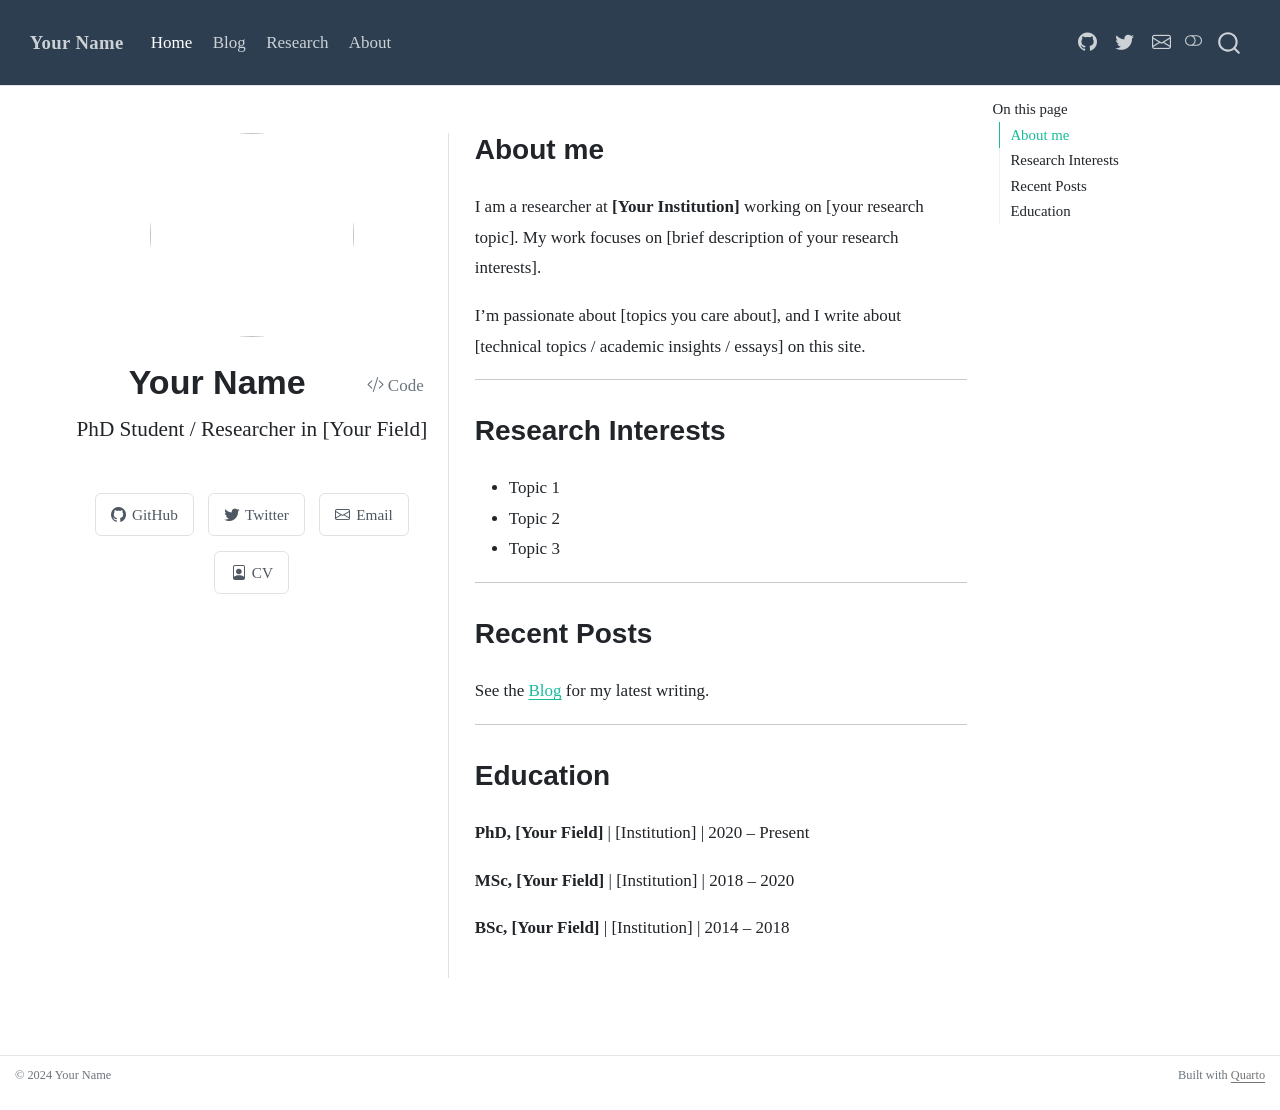
==== index.html @ 8ce98926 "Built site for gh-pages" ====
<!DOCTYPE html>
<html xmlns="http://www.w3.org/1999/xhtml" lang="en" xml:lang="en"><head>

<meta charset="utf-8">
<meta name="generator" content="quarto-1.9.37">

<meta name="viewport" content="width=device-width, initial-scale=1.0, user-scalable=yes">


<title>Your Name</title>
<style>
/* Default styles provided by pandoc.
** See https://pandoc.org/MANUAL.html#variables-for-html for config info.
*/
code{white-space: pre-wrap;}
span.smallcaps{font-variant: small-caps;}
div.columns{display: flex; gap: min(4vw, 1.5em);}
div.column{flex: auto; overflow-x: auto;}
div.hanging-indent{margin-left: 1.5em; text-indent: -1.5em;}
ul.task-list{list-style: none;}
ul.task-list li input[type="checkbox"] {
  width: 0.8em;
  margin: 0 0.8em 0.2em -1em; /* quarto-specific, see https://github.com/quarto-dev/quarto-cli/issues/4556 */ 
  vertical-align: middle;
}
/* CSS for syntax highlighting */
html { -webkit-text-size-adjust: 100%; }
pre > code.sourceCode { white-space: pre; position: relative; }
pre > code.sourceCode > span { display: inline-block; line-height: 1.25; }
pre > code.sourceCode > span:empty { height: 1.2em; }
.sourceCode { overflow: visible; }
code.sourceCode > span { color: inherit; text-decoration: inherit; }
div.sourceCode { margin: 1em 0; }
pre.sourceCode { margin: 0; }
@media screen {
div.sourceCode { overflow: auto; }
}
@media print {
pre > code.sourceCode { white-space: pre-wrap; }
pre > code.sourceCode > span { text-indent: -5em; padding-left: 5em; }
}
pre.numberSource code
  { counter-reset: source-line 0; }
pre.numberSource code > span
  { position: relative; left: -4em; counter-increment: source-line; }
pre.numberSource code > span > a:first-child::before
  { content: counter(source-line);
    position: relative; left: -1em; text-align: right; vertical-align: baseline;
    border: none; display: inline-block;
    -webkit-touch-callout: none; -webkit-user-select: none;
    -khtml-user-select: none; -moz-user-select: none;
    -ms-user-select: none; user-select: none;
    padding: 0 4px; width: 4em;
  }
pre.numberSource { margin-left: 3em;  padding-left: 4px; }
div.sourceCode
  {   }
@media screen {
pre > code.sourceCode > span > a:first-child::before { text-decoration: underline; }
}
</style>


<script src="site_libs/quarto-nav/quarto-nav.js"></script>
<script src="site_libs/quarto-nav/headroom.min.js"></script>
<script src="site_libs/clipboard/clipboard.min.js"></script>
<script src="site_libs/quarto-search/autocomplete.umd.js"></script>
<script src="site_libs/quarto-search/fuse.min.js"></script>
<script src="site_libs/quarto-search/quarto-search.js"></script>
<meta name="quarto:offset" content="./">
<link href="./assets/favicon.ico" rel="icon">
<script src="site_libs/quarto-html/quarto.js" type="module"></script>
<script src="site_libs/quarto-html/tabsets/tabsets.js" type="module"></script>
<script src="site_libs/quarto-html/popper.min.js"></script>
<script src="site_libs/quarto-html/tippy.umd.min.js"></script>
<link href="site_libs/quarto-html/tippy.css" rel="stylesheet">
<link href="site_libs/quarto-html/quarto-syntax-highlighting-acf12a64177840b8d86f2d4f01b2e9fb.css" rel="stylesheet" class="quarto-color-scheme" id="quarto-text-highlighting-styles">
<link href="site_libs/quarto-html/quarto-syntax-highlighting-dark-23bbe8b5e4efc1e257f6d59dce478b08.css" rel="stylesheet" class="quarto-color-scheme quarto-color-alternate" id="quarto-text-highlighting-styles">
<link href="site_libs/quarto-html/quarto-syntax-highlighting-acf12a64177840b8d86f2d4f01b2e9fb.css" rel="stylesheet" class="quarto-color-scheme-extra" id="quarto-text-highlighting-styles">
<script src="site_libs/bootstrap/bootstrap.min.js"></script>
<link href="site_libs/bootstrap/bootstrap-icons.css" rel="stylesheet">
<link href="site_libs/bootstrap/bootstrap-116113aa9c8a47437295d5ebc80afb4d.min.css" rel="stylesheet" append-hash="true" class="quarto-color-scheme" id="quarto-bootstrap" data-mode="light">
<link href="site_libs/bootstrap/bootstrap-dark-4ee3db49c2535a8f187f0d04f590a1ac.min.css" rel="stylesheet" append-hash="true" class="quarto-color-scheme quarto-color-alternate" id="quarto-bootstrap" data-mode="dark">
<link href="site_libs/bootstrap/bootstrap-116113aa9c8a47437295d5ebc80afb4d.min.css" rel="stylesheet" append-hash="true" class="quarto-color-scheme-extra" id="quarto-bootstrap" data-mode="light">
<script id="quarto-search-options" type="application/json">{
  "location": "navbar",
  "copy-button": false,
  "collapse-after": 3,
  "panel-placement": "end",
  "type": "overlay",
  "limit": 50,
  "keyboard-shortcut": [
    "f",
    "/",
    "s"
  ],
  "show-item-context": false,
  "language": {
    "search-no-results-text": "No results",
    "search-matching-documents-text": "matching documents",
    "search-copy-link-title": "Copy link to search",
    "search-hide-matches-text": "Hide additional matches",
    "search-more-match-text": "more match in this document",
    "search-more-matches-text": "more matches in this document",
    "search-clear-button-title": "Clear",
    "search-text-placeholder": "",
    "search-detached-cancel-button-title": "Cancel",
    "search-submit-button-title": "Submit",
    "search-label": "Search"
  }
}</script>


<link rel="stylesheet" href="styles.css">
</head>

<body class="nav-fixed quarto-light"><script id="quarto-html-before-body" type="application/javascript">
    const toggleBodyColorMode = (bsSheetEl) => {
      const mode = bsSheetEl.getAttribute("data-mode");
      const bodyEl = window.document.querySelector("body");
      if (mode === "dark") {
        bodyEl.classList.add("quarto-dark");
        bodyEl.classList.remove("quarto-light");
      } else {
        bodyEl.classList.add("quarto-light");
        bodyEl.classList.remove("quarto-dark");
      }
    }
    const toggleBodyColorPrimary = () => {
      const bsSheetEl = window.document.querySelector("link#quarto-bootstrap:not([rel=disabled-stylesheet])");
      if (bsSheetEl) {
        toggleBodyColorMode(bsSheetEl);
      }
    }
    const setColorSchemeToggle = (alternate) => {
      const toggles = window.document.querySelectorAll('.quarto-color-scheme-toggle');
      for (let i=0; i < toggles.length; i++) {
        const toggle = toggles[i];
        if (toggle) {
          if (alternate) {
            toggle.classList.add("alternate");
          } else {
            toggle.classList.remove("alternate");
          }
        }
      }
    };
    const toggleColorMode = (alternate) => {
      // Switch the stylesheets
      const primaryStylesheets = window.document.querySelectorAll('link.quarto-color-scheme:not(.quarto-color-alternate)');
      const alternateStylesheets = window.document.querySelectorAll('link.quarto-color-scheme.quarto-color-alternate');
      manageTransitions('#quarto-margin-sidebar .nav-link', false);
      if (alternate) {
        // note: dark is layered on light, we don't disable primary!
        enableStylesheet(alternateStylesheets);
        for (const sheetNode of alternateStylesheets) {
          if (sheetNode.id === "quarto-bootstrap") {
            toggleBodyColorMode(sheetNode);
          }
        }
      } else {
        disableStylesheet(alternateStylesheets);
        enableStylesheet(primaryStylesheets)
        toggleBodyColorPrimary();
      }
      manageTransitions('#quarto-margin-sidebar .nav-link', true);
      // Switch the toggles
      setColorSchemeToggle(alternate)
      // Hack to workaround the fact that safari doesn't
      // properly recolor the scrollbar when toggling (#1455)
      if (navigator.userAgent.indexOf('Safari') > 0 && navigator.userAgent.indexOf('Chrome') == -1) {
        manageTransitions("body", false);
        window.scrollTo(0, 1);
        setTimeout(() => {
          window.scrollTo(0, 0);
          manageTransitions("body", true);
        }, 40);
      }
    }
    const disableStylesheet = (stylesheets) => {
      for (let i=0; i < stylesheets.length; i++) {
        const stylesheet = stylesheets[i];
        stylesheet.rel = 'disabled-stylesheet';
      }
    }
    const enableStylesheet = (stylesheets) => {
      for (let i=0; i < stylesheets.length; i++) {
        const stylesheet = stylesheets[i];
        if(stylesheet.rel !== 'stylesheet') { // for Chrome, which will still FOUC without this check
          stylesheet.rel = 'stylesheet';
        }
      }
    }
    const manageTransitions = (selector, allowTransitions) => {
      const els = window.document.querySelectorAll(selector);
      for (let i=0; i < els.length; i++) {
        const el = els[i];
        if (allowTransitions) {
          el.classList.remove('notransition');
        } else {
          el.classList.add('notransition');
        }
      }
    }
    const isFileUrl = () => {
      return window.location.protocol === 'file:';
    }
    const hasAlternateSentinel = () => {
      let styleSentinel = getColorSchemeSentinel();
      if (styleSentinel !== null) {
        return styleSentinel === "alternate";
      } else {
        return false;
      }
    }
    const setStyleSentinel = (alternate) => {
      const value = alternate ? "alternate" : "default";
      if (!isFileUrl()) {
        window.localStorage.setItem("quarto-color-scheme", value);
      } else {
        localAlternateSentinel = value;
      }
    }
    const getColorSchemeSentinel = () => {
      if (!isFileUrl()) {
        const storageValue = window.localStorage.getItem("quarto-color-scheme");
        return storageValue != null ? storageValue : localAlternateSentinel;
      } else {
        return localAlternateSentinel;
      }
    }
    const toggleGiscusIfUsed = (isAlternate, darkModeDefault) => {
      const baseTheme = document.querySelector('#giscus-base-theme')?.value ?? 'light';
      const alternateTheme = document.querySelector('#giscus-alt-theme')?.value ?? 'dark';
      let newTheme = '';
      if(authorPrefersDark) {
        newTheme = isAlternate ? baseTheme : alternateTheme;
      } else {
        newTheme = isAlternate ? alternateTheme : baseTheme;
      }
      const changeGiscusTheme = () => {
        // From: https://github.com/giscus/giscus/issues/336
        const sendMessage = (message) => {
          const iframe = document.querySelector('iframe.giscus-frame');
          if (!iframe) return;
          iframe.contentWindow.postMessage({ giscus: message }, 'https://giscus.app');
        }
        sendMessage({
          setConfig: {
            theme: newTheme
          }
        });
      }
      const isGiscussLoaded = window.document.querySelector('iframe.giscus-frame') !== null;
      if (isGiscussLoaded) {
        changeGiscusTheme();
      }
    };
    const authorPrefersDark = false;
    const darkModeDefault = authorPrefersDark;
      document.querySelector('link#quarto-text-highlighting-styles.quarto-color-scheme-extra').rel = 'disabled-stylesheet';
      document.querySelector('link#quarto-bootstrap.quarto-color-scheme-extra').rel = 'disabled-stylesheet';
    let localAlternateSentinel = darkModeDefault ? 'alternate' : 'default';
    // Dark / light mode switch
    window.quartoToggleColorScheme = () => {
      // Read the current dark / light value
      let toAlternate = !hasAlternateSentinel();
      toggleColorMode(toAlternate);
      setStyleSentinel(toAlternate);
      toggleGiscusIfUsed(toAlternate, darkModeDefault);
      window.dispatchEvent(new Event('resize'));
    };
    // Switch to dark mode if need be
    if (hasAlternateSentinel()) {
      toggleColorMode(true);
    } else {
      toggleColorMode(false);
    }
  </script>

<div id="quarto-search-results"></div>
  <header id="quarto-header" class="headroom fixed-top">
    <nav class="navbar navbar-expand-lg " data-bs-theme="dark">
      <div class="navbar-container container-fluid">
      <div class="navbar-brand-container mx-auto">
    <a class="navbar-brand" href="./index.html">
    <span class="navbar-title">Your Name</span>
    </a>
  </div>
            <div id="quarto-search" class="" title="Search"></div>
          <button class="navbar-toggler" type="button" data-bs-toggle="collapse" data-bs-target="#navbarCollapse" aria-controls="navbarCollapse" role="menu" aria-expanded="false" aria-label="Toggle navigation" onclick="if (window.quartoToggleHeadroom) { window.quartoToggleHeadroom(); }">
  <span class="navbar-toggler-icon"></span>
</button>
          <div class="collapse navbar-collapse" id="navbarCollapse">
            <ul class="navbar-nav navbar-nav-scroll me-auto">
  <li class="nav-item">
    <a class="nav-link active" href="./index.html" aria-current="page"> 
<span class="menu-text">Home</span></a>
  </li>  
  <li class="nav-item">
    <a class="nav-link" href="./blog/index.html"> 
<span class="menu-text">Blog</span></a>
  </li>  
  <li class="nav-item">
    <a class="nav-link" href="./research.html"> 
<span class="menu-text">Research</span></a>
  </li>  
  <li class="nav-item">
    <a class="nav-link" href="./about.html"> 
<span class="menu-text">About</span></a>
  </li>  
</ul>
            <ul class="navbar-nav navbar-nav-scroll ms-auto">
  <li class="nav-item compact">
    <a class="nav-link" href="https://github.com/yourusername"> <i class="bi bi-github" role="img">
</i> 
<span class="menu-text"></span></a>
  </li>  
  <li class="nav-item compact">
    <a class="nav-link" href="https://twitter.com/yourusername"> <i class="bi bi-twitter" role="img">
</i> 
<span class="menu-text"></span></a>
  </li>  
  <li class="nav-item compact">
    <a class="nav-link" href="mailto:you@example.com"> <i class="bi bi-envelope" role="img">
</i> 
<span class="menu-text"></span></a>
  </li>  
</ul>
          </div> <!-- /navcollapse -->
            <div class="quarto-navbar-tools">
  <a href="" class="quarto-color-scheme-toggle quarto-navigation-tool  px-1" onclick="window.quartoToggleColorScheme(); return false;" title="Toggle dark mode"><i class="bi"></i></a>
</div>
      </div> <!-- /container-fluid -->
    </nav>
</header>
<!-- content -->
<div id="quarto-content" class="quarto-container page-columns page-rows-contents page-layout-full page-navbar">
<!-- sidebar -->
<!-- margin-sidebar -->
    <div id="quarto-margin-sidebar" class="sidebar margin-sidebar">
        <nav id="TOC" role="doc-toc" class="toc-active">
    <h2 id="toc-title">On this page</h2>
  <ul>
  <li><a href="#about-me" id="toc-about-me" class="nav-link active" data-scroll-target="#about-me">About me</a></li>
  <li><a href="#research-interests" id="toc-research-interests" class="nav-link" data-scroll-target="#research-interests">Research Interests</a></li>
  <li><a href="#recent-posts" id="toc-recent-posts" class="nav-link" data-scroll-target="#recent-posts">Recent Posts</a></li>
  <li><a href="#education" id="toc-education" class="nav-link" data-scroll-target="#education">Education</a></li>
  </ul>
</nav>
    </div>
<!-- main -->
<div class="quarto-about-trestles column-page-left">
  <div class="about-entity">
    <img src="assets/profile.jpg" class="about-image
  round " style="height: 12em; width: 12em;">
<header id="title-block-header" class="quarto-title-block default">
<div class="quarto-title">
<div class="quarto-title-block"><div><h1 class="title">Your Name</h1><button type="button" class="btn code-tools-button" id="quarto-code-tools-source"><i class="bi"></i> Code</button></div></div>
<p class="subtitle lead">PhD Student / Researcher in [Your Field]</p>
</div>
<div class="quarto-title-meta column-page-left">
  </div>
</header>
    <div class="about-links">
  <a href="https://github.com/yourusername" class="about-link" rel="" target="">
    <i class="bi bi-github"></i>
     <span class="about-link-text">GitHub</span>
  </a>
  <a href="https://twitter.com/yourusername" class="about-link" rel="" target="">
    <i class="bi bi-twitter"></i>
     <span class="about-link-text">Twitter</span>
  </a>
  <a href="mailto:you@example.com" class="about-link" rel="" target="">
    <i class="bi bi-envelope"></i>
     <span class="about-link-text">Email</span>
  </a>
  <a href="/assets/cv.pdf" class="about-link" rel="" target="">
    <i class="bi bi-file-person"></i>
     <span class="about-link-text">CV</span>
  </a>
</div>
  </div>
  <div class="about-contents"><main class="content column-page-left" id="quarto-document-content">


<section id="about-me" class="level2">
<h2 data-anchor-id="about-me">About me</h2>
<p>I am a researcher at <strong>[Your Institution]</strong> working on [your research topic]. My work focuses on [brief description of your research interests].</p>
<p>I’m passionate about [topics you care about], and I write about [technical topics / academic insights / essays] on this site.</p>
<hr>
</section>
<section id="research-interests" class="level2">
<h2 data-anchor-id="research-interests">Research Interests</h2>
<ul>
<li>Topic 1</li>
<li>Topic 2<br>
</li>
<li>Topic 3</li>
</ul>
<hr>
</section>
<section id="recent-posts" class="level2">
<h2 data-anchor-id="recent-posts">Recent Posts</h2>
<div id="recent-posts">
  See the <a href="./blog/index.html">Blog</a> for my latest writing.
</div>
<hr>
</section>
<section id="education" class="level2">
<h2 data-anchor-id="education">Education</h2>
<p><strong>PhD, [Your Field]</strong> | [Institution] | 2020 – Present</p>
<p><strong>MSc, [Your Field]</strong> | [Institution] | 2018 – 2020</p>
<p><strong>BSc, [Your Field]</strong> | [Institution] | 2014 – 2018</p>


<!-- -->
</section>
</main></div>
</div>
 <!-- /main -->
<script id="quarto-html-after-body" type="application/javascript">
  window.document.addEventListener("DOMContentLoaded", function (event) {
    // Ensure there is a toggle, if there isn't float one in the top right
    if (window.document.querySelector('.quarto-color-scheme-toggle') === null) {
      const a = window.document.createElement('a');
      a.classList.add('top-right');
      a.classList.add('quarto-color-scheme-toggle');
      a.href = "";
      a.onclick = function() { try { window.quartoToggleColorScheme(); } catch {} return false; };
      const i = window.document.createElement("i");
      i.classList.add('bi');
      a.appendChild(i);
      window.document.body.appendChild(a);
    }
    setColorSchemeToggle(hasAlternateSentinel())
    const isCodeAnnotation = (el) => {
      for (const clz of el.classList) {
        if (clz.startsWith('code-annotation-')) {                     
          return true;
        }
      }
      return false;
    }
    const onCopySuccess = function(e) {
      // button target
      const button = e.trigger;
      // don't keep focus
      button.blur();
      // flash "checked"
      button.classList.add('code-copy-button-checked');
      var currentTitle = button.getAttribute("title");
      button.setAttribute("title", "Copied!");
      let tooltip;
      if (window.bootstrap) {
        button.setAttribute("data-bs-toggle", "tooltip");
        button.setAttribute("data-bs-placement", "left");
        button.setAttribute("data-bs-title", "Copied!");
        tooltip = new bootstrap.Tooltip(button, 
          { trigger: "manual", 
            customClass: "code-copy-button-tooltip",
            offset: [0, -8]});
        tooltip.show();    
      }
      setTimeout(function() {
        if (tooltip) {
          tooltip.hide();
          button.removeAttribute("data-bs-title");
          button.removeAttribute("data-bs-toggle");
          button.removeAttribute("data-bs-placement");
        }
        button.setAttribute("title", currentTitle);
        button.classList.remove('code-copy-button-checked');
      }, 1000);
      // clear code selection
      e.clearSelection();
    }
    const getTextToCopy = function(trigger) {
      const outerScaffold = trigger.parentElement.cloneNode(true);
      const codeEl = outerScaffold.querySelector('code');
      for (const childEl of codeEl.children) {
        if (isCodeAnnotation(childEl)) {
          childEl.remove();
        }
      }
      return codeEl.innerText;
    }
    const clipboard = new window.ClipboardJS('.code-copy-button:not([data-in-quarto-modal])', {
      text: getTextToCopy
    });
    clipboard.on('success', onCopySuccess);
    if (window.document.getElementById('quarto-embedded-source-code-modal')) {
      const clipboardModal = new window.ClipboardJS('.code-copy-button[data-in-quarto-modal]', {
        text: getTextToCopy,
        container: window.document.getElementById('quarto-embedded-source-code-modal')
      });
      clipboardModal.on('success', onCopySuccess);
    }
    const viewSource = window.document.getElementById('quarto-view-source') ||
                       window.document.getElementById('quarto-code-tools-source');
    if (viewSource) {
      const sourceUrl = viewSource.getAttribute("data-quarto-source-url");
      viewSource.addEventListener("click", function(e) {
        if (sourceUrl) {
          // rstudio viewer pane
          if (/\bcapabilities=\b/.test(window.location)) {
            window.open(sourceUrl);
          } else {
            window.location.href = sourceUrl;
          }
        } else {
          const modal = new bootstrap.Modal(document.getElementById('quarto-embedded-source-code-modal'));
          modal.show();
        }
        return false;
      });
    }
    function toggleCodeHandler(show) {
      return function(e) {
        const detailsSrc = window.document.querySelectorAll(".cell > details > .sourceCode");
        for (let i=0; i<detailsSrc.length; i++) {
          const details = detailsSrc[i].parentElement;
          if (show) {
            details.open = true;
          } else {
            details.removeAttribute("open");
          }
        }
        const cellCodeDivs = window.document.querySelectorAll(".cell > .sourceCode");
        const fromCls = show ? "hidden" : "unhidden";
        const toCls = show ? "unhidden" : "hidden";
        for (let i=0; i<cellCodeDivs.length; i++) {
          const codeDiv = cellCodeDivs[i];
          if (codeDiv.classList.contains(fromCls)) {
            codeDiv.classList.remove(fromCls);
            codeDiv.classList.add(toCls);
          } 
        }
        return false;
      }
    }
    const hideAllCode = window.document.getElementById("quarto-hide-all-code");
    if (hideAllCode) {
      hideAllCode.addEventListener("click", toggleCodeHandler(false));
    }
    const showAllCode = window.document.getElementById("quarto-show-all-code");
    if (showAllCode) {
      showAllCode.addEventListener("click", toggleCodeHandler(true));
    }
      var localhostRegex = new RegExp(/^(?:http|https):\/\/localhost\:?[0-9]*\//);
      var mailtoRegex = new RegExp(/^mailto:/);
        var filterRegex = new RegExp('/' + window.location.host + '/');
      var isInternal = (href) => {
          return filterRegex.test(href) || localhostRegex.test(href) || mailtoRegex.test(href);
      }
      // Inspect non-navigation links and adorn them if external
     var links = window.document.querySelectorAll('a[href]:not(.nav-link):not(.navbar-brand):not(.toc-action):not(.sidebar-link):not(.sidebar-item-toggle):not(.pagination-link):not(.no-external):not([aria-hidden]):not(.dropdown-item):not(.quarto-navigation-tool):not(.about-link)');
      for (var i=0; i<links.length; i++) {
        const link = links[i];
        if (!isInternal(link.href)) {
          // undo the damage that might have been done by quarto-nav.js in the case of
          // links that we want to consider external
          if (link.dataset.originalHref !== undefined) {
            link.href = link.dataset.originalHref;
          }
        }
      }
    function tippyHover(el, contentFn, onTriggerFn, onUntriggerFn) {
      const config = {
        allowHTML: true,
        maxWidth: 500,
        delay: 100,
        arrow: false,
        appendTo: function(el) {
            return el.parentElement;
        },
        interactive: true,
        interactiveBorder: 10,
        theme: 'quarto',
        placement: 'bottom-start',
      };
      if (contentFn) {
        config.content = contentFn;
      }
      if (onTriggerFn) {
        config.onTrigger = onTriggerFn;
      }
      if (onUntriggerFn) {
        config.onUntrigger = onUntriggerFn;
      }
      window.tippy(el, config); 
    }
    const noterefs = window.document.querySelectorAll('a[role="doc-noteref"]');
    for (var i=0; i<noterefs.length; i++) {
      const ref = noterefs[i];
      tippyHover(ref, function() {
        // use id or data attribute instead here
        let href = ref.getAttribute('data-footnote-href') || ref.getAttribute('href');
        try { href = new URL(href).hash; } catch {}
        const id = href.replace(/^#\/?/, "");
        const note = window.document.getElementById(id);
        if (note) {
          return note.innerHTML;
        } else {
          return "";
        }
      });
    }
    const xrefs = window.document.querySelectorAll('a.quarto-xref');
    const processXRef = (id, note) => {
      // Strip column container classes
      const stripColumnClz = (el) => {
        el.classList.remove("page-full", "page-columns");
        if (el.children) {
          for (const child of el.children) {
            stripColumnClz(child);
          }
        }
      }
      stripColumnClz(note)
      if (id === null || id.startsWith('sec-')) {
        // Special case sections, only their first couple elements
        const container = document.createElement("div");
        if (note.children && note.children.length > 2) {
          container.appendChild(note.children[0].cloneNode(true));
          for (let i = 1; i < note.children.length; i++) {
            const child = note.children[i];
            if (child.tagName === "P" && child.innerText === "") {
              continue;
            } else {
              container.appendChild(child.cloneNode(true));
              break;
            }
          }
          if (window.Quarto?.typesetMath) {
            window.Quarto.typesetMath(container);
          }
          return container.innerHTML
        } else {
          if (window.Quarto?.typesetMath) {
            window.Quarto.typesetMath(note);
          }
          return note.innerHTML;
        }
      } else {
        // Remove any anchor links if they are present
        const anchorLink = note.querySelector('a.anchorjs-link');
        if (anchorLink) {
          anchorLink.remove();
        }
        if (window.Quarto?.typesetMath) {
          window.Quarto.typesetMath(note);
        }
        if (note.classList.contains("callout")) {
          return note.outerHTML;
        } else {
          return note.innerHTML;
        }
      }
    }
    for (var i=0; i<xrefs.length; i++) {
      const xref = xrefs[i];
      tippyHover(xref, undefined, function(instance) {
        instance.disable();
        let url = xref.getAttribute('href');
        let hash = undefined; 
        if (url.startsWith('#')) {
          hash = url;
        } else {
          try { hash = new URL(url).hash; } catch {}
        }
        if (hash) {
          const id = hash.replace(/^#\/?/, "");
          const note = window.document.getElementById(id);
          if (note !== null) {
            try {
              const html = processXRef(id, note.cloneNode(true));
              instance.setContent(html);
            } finally {
              instance.enable();
              instance.show();
            }
          } else {
            // See if we can fetch this
            fetch(url.split('#')[0])
            .then(res => res.text())
            .then(html => {
              const parser = new DOMParser();
              const htmlDoc = parser.parseFromString(html, "text/html");
              const note = htmlDoc.getElementById(id);
              if (note !== null) {
                const html = processXRef(id, note);
                instance.setContent(html);
              } 
            }).finally(() => {
              instance.enable();
              instance.show();
            });
          }
        } else {
          // See if we can fetch a full url (with no hash to target)
          // This is a special case and we should probably do some content thinning / targeting
          fetch(url)
          .then(res => res.text())
          .then(html => {
            const parser = new DOMParser();
            const htmlDoc = parser.parseFromString(html, "text/html");
            const note = htmlDoc.querySelector('main.content');
            if (note !== null) {
              // This should only happen for chapter cross references
              // (since there is no id in the URL)
              // remove the first header
              if (note.children.length > 0 && note.children[0].tagName === "HEADER") {
                note.children[0].remove();
              }
              const html = processXRef(null, note);
              instance.setContent(html);
            } 
          }).finally(() => {
            instance.enable();
            instance.show();
          });
        }
      }, function(instance) {
      });
    }
        let selectedAnnoteEl;
        const selectorForAnnotation = ( cell, annotation) => {
          let cellAttr = 'data-code-cell="' + cell + '"';
          let lineAttr = 'data-code-annotation="' +  annotation + '"';
          const selector = 'span[' + cellAttr + '][' + lineAttr + ']';
          return selector;
        }
        const selectCodeLines = (annoteEl) => {
          const doc = window.document;
          const targetCell = annoteEl.getAttribute("data-target-cell");
          const targetAnnotation = annoteEl.getAttribute("data-target-annotation");
          const annoteSpan = window.document.querySelector(selectorForAnnotation(targetCell, targetAnnotation));
          const lines = annoteSpan.getAttribute("data-code-lines").split(",");
          const lineIds = lines.map((line) => {
            return targetCell + "-" + line;
          })
          let top = null;
          let height = null;
          let parent = null;
          if (lineIds.length > 0) {
              //compute the position of the single el (top and bottom and make a div)
              const el = window.document.getElementById(lineIds[0]);
              top = el.offsetTop;
              height = el.offsetHeight;
              parent = el.parentElement.parentElement;
            if (lineIds.length > 1) {
              const lastEl = window.document.getElementById(lineIds[lineIds.length - 1]);
              const bottom = lastEl.offsetTop + lastEl.offsetHeight;
              height = bottom - top;
            }
            if (top !== null && height !== null && parent !== null) {
              // cook up a div (if necessary) and position it 
              let div = window.document.getElementById("code-annotation-line-highlight");
              if (div === null) {
                div = window.document.createElement("div");
                div.setAttribute("id", "code-annotation-line-highlight");
                div.style.position = 'absolute';
                parent.appendChild(div);
              }
              div.style.top = top - 2 + "px";
              div.style.height = height + 4 + "px";
              div.style.left = 0;
              let gutterDiv = window.document.getElementById("code-annotation-line-highlight-gutter");
              if (gutterDiv === null) {
                gutterDiv = window.document.createElement("div");
                gutterDiv.setAttribute("id", "code-annotation-line-highlight-gutter");
                gutterDiv.style.position = 'absolute';
                const codeCell = window.document.getElementById(targetCell);
                const gutter = codeCell.querySelector('.code-annotation-gutter');
                gutter.appendChild(gutterDiv);
              }
              gutterDiv.style.top = top - 2 + "px";
              gutterDiv.style.height = height + 4 + "px";
            }
            selectedAnnoteEl = annoteEl;
          }
        };
        const unselectCodeLines = () => {
          const elementsIds = ["code-annotation-line-highlight", "code-annotation-line-highlight-gutter"];
          elementsIds.forEach((elId) => {
            const div = window.document.getElementById(elId);
            if (div) {
              div.remove();
            }
          });
          selectedAnnoteEl = undefined;
        };
          // Handle positioning of the toggle
      window.addEventListener(
        "resize",
        throttle(() => {
          elRect = undefined;
          if (selectedAnnoteEl) {
            selectCodeLines(selectedAnnoteEl);
          }
        }, 10)
      );
      function throttle(fn, ms) {
      let throttle = false;
      let timer;
        return (...args) => {
          if(!throttle) { // first call gets through
              fn.apply(this, args);
              throttle = true;
          } else { // all the others get throttled
              if(timer) clearTimeout(timer); // cancel #2
              timer = setTimeout(() => {
                fn.apply(this, args);
                timer = throttle = false;
              }, ms);
          }
        };
      }
        // Attach click handler to the DT
        const annoteDls = window.document.querySelectorAll('dt[data-target-cell]');
        for (const annoteDlNode of annoteDls) {
          annoteDlNode.addEventListener('click', (event) => {
            const clickedEl = event.target;
            if (clickedEl !== selectedAnnoteEl) {
              unselectCodeLines();
              const activeEl = window.document.querySelector('dt[data-target-cell].code-annotation-active');
              if (activeEl) {
                activeEl.classList.remove('code-annotation-active');
              }
              selectCodeLines(clickedEl);
              clickedEl.classList.add('code-annotation-active');
            } else {
              // Unselect the line
              unselectCodeLines();
              clickedEl.classList.remove('code-annotation-active');
            }
          });
        }
    const findCites = (el) => {
      const parentEl = el.parentElement;
      if (parentEl) {
        const cites = parentEl.dataset.cites;
        if (cites) {
          return {
            el,
            cites: cites.split(' ')
          };
        } else {
          return findCites(el.parentElement)
        }
      } else {
        return undefined;
      }
    };
    var bibliorefs = window.document.querySelectorAll('a[role="doc-biblioref"]');
    for (var i=0; i<bibliorefs.length; i++) {
      const ref = bibliorefs[i];
      const citeInfo = findCites(ref);
      if (citeInfo) {
        tippyHover(citeInfo.el, function() {
          var popup = window.document.createElement('div');
          citeInfo.cites.forEach(function(cite) {
            var citeDiv = window.document.createElement('div');
            citeDiv.classList.add('hanging-indent');
            citeDiv.classList.add('csl-entry');
            var biblioDiv = window.document.getElementById('ref-' + cite);
            if (biblioDiv) {
              citeDiv.innerHTML = biblioDiv.innerHTML;
            }
            popup.appendChild(citeDiv);
          });
          return popup.innerHTML;
        });
      }
    }
  });
  </script><div class="modal fade" id="quarto-embedded-source-code-modal" tabindex="-1" aria-labelledby="quarto-embedded-source-code-modal-label" aria-hidden="true"><div class="modal-dialog modal-dialog-scrollable"><div class="modal-content"><div class="modal-header"><h5 class="modal-title" id="quarto-embedded-source-code-modal-label">Source Code</h5><button class="btn-close" data-bs-dismiss="modal"></button></div><div class="modal-body"><div class="">
<div class="code-copy-outer-scaffold"><div class="sourceCode" id="cb1" data-shortcodes="false"><pre class="sourceCode markdown code-with-copy"><code class="sourceCode markdown"><span id="cb1-1"><a href="#cb1-1" aria-hidden="true" tabindex="-1"></a><span class="co">---</span></span>
<span id="cb1-2"><a href="#cb1-2" aria-hidden="true" tabindex="-1"></a><span class="an">title:</span><span class="co"> "Your Name"</span></span>
<span id="cb1-3"><a href="#cb1-3" aria-hidden="true" tabindex="-1"></a><span class="an">subtitle:</span><span class="co"> "PhD Student / Researcher in [Your Field]"</span></span>
<span id="cb1-4"><a href="#cb1-4" aria-hidden="true" tabindex="-1"></a><span class="an">image:</span><span class="co"> assets/profile.jpg</span></span>
<span id="cb1-5"><a href="#cb1-5" aria-hidden="true" tabindex="-1"></a><span class="an">about:</span></span>
<span id="cb1-6"><a href="#cb1-6" aria-hidden="true" tabindex="-1"></a><span class="co">  template: trestles</span></span>
<span id="cb1-7"><a href="#cb1-7" aria-hidden="true" tabindex="-1"></a><span class="co">  image-shape: round</span></span>
<span id="cb1-8"><a href="#cb1-8" aria-hidden="true" tabindex="-1"></a><span class="co">  image-width: 12em</span></span>
<span id="cb1-9"><a href="#cb1-9" aria-hidden="true" tabindex="-1"></a><span class="co">  links:</span></span>
<span id="cb1-10"><a href="#cb1-10" aria-hidden="true" tabindex="-1"></a><span class="co">    - icon: github</span></span>
<span id="cb1-11"><a href="#cb1-11" aria-hidden="true" tabindex="-1"></a><span class="co">      text: GitHub</span></span>
<span id="cb1-12"><a href="#cb1-12" aria-hidden="true" tabindex="-1"></a><span class="co">      href: https://github.com/yourusername</span></span>
<span id="cb1-13"><a href="#cb1-13" aria-hidden="true" tabindex="-1"></a><span class="co">    - icon: twitter</span></span>
<span id="cb1-14"><a href="#cb1-14" aria-hidden="true" tabindex="-1"></a><span class="co">      text: Twitter</span></span>
<span id="cb1-15"><a href="#cb1-15" aria-hidden="true" tabindex="-1"></a><span class="co">      href: https://twitter.com/yourusername</span></span>
<span id="cb1-16"><a href="#cb1-16" aria-hidden="true" tabindex="-1"></a><span class="co">    - icon: envelope</span></span>
<span id="cb1-17"><a href="#cb1-17" aria-hidden="true" tabindex="-1"></a><span class="co">      text: Email</span></span>
<span id="cb1-18"><a href="#cb1-18" aria-hidden="true" tabindex="-1"></a><span class="co">      href: mailto:you@example.com</span></span>
<span id="cb1-19"><a href="#cb1-19" aria-hidden="true" tabindex="-1"></a><span class="co">    - icon: file-person</span></span>
<span id="cb1-20"><a href="#cb1-20" aria-hidden="true" tabindex="-1"></a><span class="co">      text: CV</span></span>
<span id="cb1-21"><a href="#cb1-21" aria-hidden="true" tabindex="-1"></a><span class="co">      href: assets/cv.pdf</span></span>
<span id="cb1-22"><a href="#cb1-22" aria-hidden="true" tabindex="-1"></a><span class="an">page-layout:</span><span class="co"> full</span></span>
<span id="cb1-23"><a href="#cb1-23" aria-hidden="true" tabindex="-1"></a><span class="co">---</span></span>
<span id="cb1-24"><a href="#cb1-24" aria-hidden="true" tabindex="-1"></a></span>
<span id="cb1-25"><a href="#cb1-25" aria-hidden="true" tabindex="-1"></a><span class="fu">## About me</span></span>
<span id="cb1-26"><a href="#cb1-26" aria-hidden="true" tabindex="-1"></a></span>
<span id="cb1-27"><a href="#cb1-27" aria-hidden="true" tabindex="-1"></a>I am a researcher at **[Your Institution]** working on <span class="co">[</span><span class="ot">your research topic</span><span class="co">]</span>.</span>
<span id="cb1-28"><a href="#cb1-28" aria-hidden="true" tabindex="-1"></a>My work focuses on <span class="co">[</span><span class="ot">brief description of your research interests</span><span class="co">]</span>.</span>
<span id="cb1-29"><a href="#cb1-29" aria-hidden="true" tabindex="-1"></a></span>
<span id="cb1-30"><a href="#cb1-30" aria-hidden="true" tabindex="-1"></a>I'm passionate about <span class="co">[</span><span class="ot">topics you care about</span><span class="co">]</span>, and I write about</span>
<span id="cb1-31"><a href="#cb1-31" aria-hidden="true" tabindex="-1"></a><span class="co">[</span><span class="ot">technical topics / academic insights / essays</span><span class="co">]</span> on this site.</span>
<span id="cb1-32"><a href="#cb1-32" aria-hidden="true" tabindex="-1"></a></span>
<span id="cb1-33"><a href="#cb1-33" aria-hidden="true" tabindex="-1"></a>---</span>
<span id="cb1-34"><a href="#cb1-34" aria-hidden="true" tabindex="-1"></a></span>
<span id="cb1-35"><a href="#cb1-35" aria-hidden="true" tabindex="-1"></a><span class="fu">## Research Interests</span></span>
<span id="cb1-36"><a href="#cb1-36" aria-hidden="true" tabindex="-1"></a></span>
<span id="cb1-37"><a href="#cb1-37" aria-hidden="true" tabindex="-1"></a><span class="ss">- </span>Topic 1</span>
<span id="cb1-38"><a href="#cb1-38" aria-hidden="true" tabindex="-1"></a><span class="ss">- </span>Topic 2  </span>
<span id="cb1-39"><a href="#cb1-39" aria-hidden="true" tabindex="-1"></a><span class="ss">- </span>Topic 3</span>
<span id="cb1-40"><a href="#cb1-40" aria-hidden="true" tabindex="-1"></a></span>
<span id="cb1-41"><a href="#cb1-41" aria-hidden="true" tabindex="-1"></a>---</span>
<span id="cb1-42"><a href="#cb1-42" aria-hidden="true" tabindex="-1"></a></span>
<span id="cb1-43"><a href="#cb1-43" aria-hidden="true" tabindex="-1"></a><span class="fu">## Recent Posts</span></span>
<span id="cb1-44"><a href="#cb1-44" aria-hidden="true" tabindex="-1"></a></span>
<span id="cb1-45"><a href="#cb1-45" aria-hidden="true" tabindex="-1"></a><span class="in">```{=html}</span></span>
<span id="cb1-46"><a href="#cb1-46" aria-hidden="true" tabindex="-1"></a><span class="in">&lt;div id="recent-posts"&gt;</span></span>
<span id="cb1-47"><a href="#cb1-47" aria-hidden="true" tabindex="-1"></a><span class="in">  See the &lt;a href="blog/index.qmd"&gt;Blog&lt;/a&gt; for my latest writing.</span></span>
<span id="cb1-48"><a href="#cb1-48" aria-hidden="true" tabindex="-1"></a><span class="in">&lt;/div&gt;</span></span>
<span id="cb1-49"><a href="#cb1-49" aria-hidden="true" tabindex="-1"></a><span class="in">```</span></span>
<span id="cb1-50"><a href="#cb1-50" aria-hidden="true" tabindex="-1"></a></span>
<span id="cb1-51"><a href="#cb1-51" aria-hidden="true" tabindex="-1"></a>---</span>
<span id="cb1-52"><a href="#cb1-52" aria-hidden="true" tabindex="-1"></a></span>
<span id="cb1-53"><a href="#cb1-53" aria-hidden="true" tabindex="-1"></a><span class="fu">## Education</span></span>
<span id="cb1-54"><a href="#cb1-54" aria-hidden="true" tabindex="-1"></a></span>
<span id="cb1-55"><a href="#cb1-55" aria-hidden="true" tabindex="-1"></a>**PhD, [Your Field]** | <span class="co">[</span><span class="ot">Institution</span><span class="co">]</span> | 2020 – Present</span>
<span id="cb1-56"><a href="#cb1-56" aria-hidden="true" tabindex="-1"></a></span>
<span id="cb1-57"><a href="#cb1-57" aria-hidden="true" tabindex="-1"></a>**MSc, [Your Field]** | <span class="co">[</span><span class="ot">Institution</span><span class="co">]</span> | 2018 – 2020</span>
<span id="cb1-58"><a href="#cb1-58" aria-hidden="true" tabindex="-1"></a></span>
<span id="cb1-59"><a href="#cb1-59" aria-hidden="true" tabindex="-1"></a>**BSc, [Your Field]** | <span class="co">[</span><span class="ot">Institution</span><span class="co">]</span> | 2014 – 2018</span></code></pre></div><button title="Copy to Clipboard" class="code-copy-button" data-in-quarto-modal=""><i class="bi"></i></button></div>
</div></div></div></div></div>
</div> <!-- /content -->
<footer class="footer">
  <div class="nav-footer">
    <div class="nav-footer-left">
<p>© 2024 Your Name</p>
</div>   
    <div class="nav-footer-center">
      &nbsp;
    </div>
    <div class="nav-footer-right">
<p>Built with <a href="https://quarto.org">Quarto</a></p>
</div>
  </div>
</footer>




</body></html>
---- site_libs/quarto-html/tippy.css ----
.tippy-box[data-animation=fade][data-state=hidden]{opacity:0}[data-tippy-root]{max-width:calc(100vw - 10px)}.tippy-box{position:relative;background-color:#333;color:#fff;border-radius:4px;font-size:14px;line-height:1.4;white-space:normal;outline:0;transition-property:transform,visibility,opacity}.tippy-box[data-placement^=top]>.tippy-arrow{bottom:0}.tippy-box[data-placement^=top]>.tippy-arrow:before{bottom:-7px;left:0;border-width:8px 8px 0;border-top-color:initial;transform-origin:center top}.tippy-box[data-placement^=bottom]>.tippy-arrow{top:0}.tippy-box[data-placement^=bottom]>.tippy-arrow:before{top:-7px;left:0;border-width:0 8px 8px;border-bottom-color:initial;transform-origin:center bottom}.tippy-box[data-placement^=left]>.tippy-arrow{right:0}.tippy-box[data-placement^=left]>.tippy-arrow:before{border-width:8px 0 8px 8px;border-left-color:initial;right:-7px;transform-origin:center left}.tippy-box[data-placement^=right]>.tippy-arrow{left:0}.tippy-box[data-placement^=right]>.tippy-arrow:before{left:-7px;border-width:8px 8px 8px 0;border-right-color:initial;transform-origin:center right}.tippy-box[data-inertia][data-state=visible]{transition-timing-function:cubic-bezier(.54,1.5,.38,1.11)}.tippy-arrow{width:16px;height:16px;color:#333}.tippy-arrow:before{content:"";position:absolute;border-color:transparent;border-style:solid}.tippy-content{position:relative;padding:5px 9px;z-index:1}
---- site_libs/quarto-html/quarto-syntax-highlighting-acf12a64177840b8d86f2d4f01b2e9fb.css ----
/* quarto syntax highlight colors */
:root {
  --quarto-hl-al-color: #ff5555;
  --quarto-hl-an-color: #6a737d;
  --quarto-hl-at-color: #d73a49;
  --quarto-hl-bn-color: #005cc5;
  --quarto-hl-bu-color: #d73a49;
  --quarto-hl-ch-color: #032f62;
  --quarto-hl-co-color: #6a737d;
  --quarto-hl-cv-color: #6a737d;
  --quarto-hl-cn-color: #005cc5;
  --quarto-hl-cf-color: #d73a49;
  --quarto-hl-dt-color: #d73a49;
  --quarto-hl-dv-color: #005cc5;
  --quarto-hl-do-color: #6a737d;
  --quarto-hl-er-color: #ff5555;
  --quarto-hl-ex-color: #d73a49;
  --quarto-hl-fl-color: #005cc5;
  --quarto-hl-fu-color: #6f42c1;
  --quarto-hl-im-color: #032f62;
  --quarto-hl-in-color: #6a737d;
  --quarto-hl-kw-color: #d73a49;
  --quarto-hl-op-color: #24292e;
  --quarto-hl-pp-color: #d73a49;
  --quarto-hl-re-color: #6a737d;
  --quarto-hl-sc-color: #005cc5;
  --quarto-hl-ss-color: #032f62;
  --quarto-hl-st-color: #032f62;
  --quarto-hl-va-color: #e36209;
  --quarto-hl-vs-color: #032f62;
  --quarto-hl-wa-color: #ff5555;
}

/* other quarto variables */
:root {
  --quarto-font-monospace: SFMono-Regular, Menlo, Monaco, Consolas, "Liberation Mono", "Courier New", monospace;
}

/* syntax highlight based on Pandoc's rules */
pre > code.sourceCode > span {
  color: #24292e;
}

code.sourceCode > span {
  color: #24292e;
}

div.sourceCode,
div.sourceCode pre.sourceCode {
  color: #24292e;
}

/* Normal */
code span {
  color: #24292e;
}

/* Alert */
code span.al {
  font-weight: bold;
  color: #ff5555;
}

/* Annotation */
code span.an {
  color: #6a737d;
}

/* Attribute */
code span.at {
  color: #d73a49;
}

/* BaseN */
code span.bn {
  color: #005cc5;
}

/* BuiltIn */
code span.bu {
  color: #d73a49;
}

/* ControlFlow */
code span.cf {
  color: #d73a49;
}

/* Char */
code span.ch {
  color: #032f62;
}

/* Constant */
code span.cn {
  color: #005cc5;
}

/* Comment */
code span.co {
  color: #6a737d;
}

/* CommentVar */
code span.cv {
  color: #6a737d;
}

/* Documentation */
code span.do {
  color: #6a737d;
}

/* DataType */
code span.dt {
  color: #d73a49;
}

/* DecVal */
code span.dv {
  color: #005cc5;
}

/* Error */
code span.er {
  color: #ff5555;
  text-decoration: underline;
}

/* Extension */
code span.ex {
  font-weight: bold;
  color: #d73a49;
}

/* Float */
code span.fl {
  color: #005cc5;
}

/* Function */
code span.fu {
  color: #6f42c1;
}

/* Import */
code span.im {
  color: #032f62;
}

/* Information */
code span.in {
  color: #6a737d;
}

/* Keyword */
code span.kw {
  color: #d73a49;
}

/* Operator */
code span.op {
  color: #24292e;
}

/* Preprocessor */
code span.pp {
  color: #d73a49;
}

/* RegionMarker */
code span.re {
  color: #6a737d;
}

/* SpecialChar */
code span.sc {
  color: #005cc5;
}

/* SpecialString */
code span.ss {
  color: #032f62;
}

/* String */
code span.st {
  color: #032f62;
}

/* Variable */
code span.va {
  color: #e36209;
}

/* VerbatimString */
code span.vs {
  color: #032f62;
}

/* Warning */
code span.wa {
  color: #ff5555;
}

.prevent-inlining {
  content: "</";
}

/*# sourceMappingURL=e41d78b1f7017e44483b7fefd7a010af.css.map */
---- site_libs/quarto-html/quarto-syntax-highlighting-dark-23bbe8b5e4efc1e257f6d59dce478b08.css ----
/* quarto syntax highlight colors */
:root {
  --quarto-hl-al-color: #ff5555;
  --quarto-hl-an-color: #6a737d;
  --quarto-hl-at-color: #f97583;
  --quarto-hl-bn-color: #79b8ff;
  --quarto-hl-bu-color: #f97583;
  --quarto-hl-ch-color: #9ecbff;
  --quarto-hl-co-color: #6a737d;
  --quarto-hl-cv-color: #6a737d;
  --quarto-hl-cn-color: #79b8ff;
  --quarto-hl-cf-color: #f97583;
  --quarto-hl-dt-color: #f97583;
  --quarto-hl-dv-color: #79b8ff;
  --quarto-hl-do-color: #6a737d;
  --quarto-hl-er-color: #ff5555;
  --quarto-hl-ex-color: #f97583;
  --quarto-hl-fl-color: #79b8ff;
  --quarto-hl-fu-color: #b392f0;
  --quarto-hl-im-color: #9ecbff;
  --quarto-hl-in-color: #6a737d;
  --quarto-hl-kw-color: #f97583;
  --quarto-hl-op-color: #e1e4e8;
  --quarto-hl-pp-color: #f97583;
  --quarto-hl-re-color: #6a737d;
  --quarto-hl-sc-color: #79b8ff;
  --quarto-hl-ss-color: #9ecbff;
  --quarto-hl-st-color: #9ecbff;
  --quarto-hl-va-color: #ffab70;
  --quarto-hl-vs-color: #9ecbff;
  --quarto-hl-wa-color: #ff5555;
}

/* other quarto variables */
:root {
  --quarto-font-monospace: SFMono-Regular, Menlo, Monaco, Consolas, "Liberation Mono", "Courier New", monospace;
}

/* syntax highlight based on Pandoc's rules */
pre > code.sourceCode > span {
  color: #e1e4e8;
}

code.sourceCode > span {
  color: #e1e4e8;
}

div.sourceCode,
div.sourceCode pre.sourceCode {
  color: #e1e4e8;
}

/* Normal */
code span {
  color: #e1e4e8;
}

/* Alert */
code span.al {
  font-weight: bold;
  color: #ff5555;
}

/* Annotation */
code span.an {
  color: #6a737d;
}

/* Attribute */
code span.at {
  color: #f97583;
}

/* BaseN */
code span.bn {
  color: #79b8ff;
}

/* BuiltIn */
code span.bu {
  color: #f97583;
}

/* ControlFlow */
code span.cf {
  color: #f97583;
}

/* Char */
code span.ch {
  color: #9ecbff;
}

/* Constant */
code span.cn {
  color: #79b8ff;
}

/* Comment */
code span.co {
  color: #6a737d;
}

/* CommentVar */
code span.cv {
  color: #6a737d;
}

/* Documentation */
code span.do {
  color: #6a737d;
}

/* DataType */
code span.dt {
  color: #f97583;
}

/* DecVal */
code span.dv {
  color: #79b8ff;
}

/* Error */
code span.er {
  color: #ff5555;
  text-decoration: underline;
}

/* Extension */
code span.ex {
  font-weight: bold;
  color: #f97583;
}

/* Float */
code span.fl {
  color: #79b8ff;
}

/* Function */
code span.fu {
  color: #b392f0;
}

/* Import */
code span.im {
  color: #9ecbff;
}

/* Information */
code span.in {
  color: #6a737d;
}

/* Keyword */
code span.kw {
  color: #f97583;
}

/* Operator */
code span.op {
  color: #e1e4e8;
}

/* Preprocessor */
code span.pp {
  color: #f97583;
}

/* RegionMarker */
code span.re {
  color: #6a737d;
}

/* SpecialChar */
code span.sc {
  color: #79b8ff;
}

/* SpecialString */
code span.ss {
  color: #9ecbff;
}

/* String */
code span.st {
  color: #9ecbff;
}

/* Variable */
code span.va {
  color: #ffab70;
}

/* VerbatimString */
code span.vs {
  color: #9ecbff;
}

/* Warning */
code span.wa {
  color: #ff5555;
}

.prevent-inlining {
  content: "</";
}

/*# sourceMappingURL=b00767bec02007a677807bfaa6c38317.css.map */
---- site_libs/quarto-html/quarto-syntax-highlighting-acf12a64177840b8d86f2d4f01b2e9fb.css ----
/* quarto syntax highlight colors */
:root {
  --quarto-hl-al-color: #ff5555;
  --quarto-hl-an-color: #6a737d;
  --quarto-hl-at-color: #d73a49;
  --quarto-hl-bn-color: #005cc5;
  --quarto-hl-bu-color: #d73a49;
  --quarto-hl-ch-color: #032f62;
  --quarto-hl-co-color: #6a737d;
  --quarto-hl-cv-color: #6a737d;
  --quarto-hl-cn-color: #005cc5;
  --quarto-hl-cf-color: #d73a49;
  --quarto-hl-dt-color: #d73a49;
  --quarto-hl-dv-color: #005cc5;
  --quarto-hl-do-color: #6a737d;
  --quarto-hl-er-color: #ff5555;
  --quarto-hl-ex-color: #d73a49;
  --quarto-hl-fl-color: #005cc5;
  --quarto-hl-fu-color: #6f42c1;
  --quarto-hl-im-color: #032f62;
  --quarto-hl-in-color: #6a737d;
  --quarto-hl-kw-color: #d73a49;
  --quarto-hl-op-color: #24292e;
  --quarto-hl-pp-color: #d73a49;
  --quarto-hl-re-color: #6a737d;
  --quarto-hl-sc-color: #005cc5;
  --quarto-hl-ss-color: #032f62;
  --quarto-hl-st-color: #032f62;
  --quarto-hl-va-color: #e36209;
  --quarto-hl-vs-color: #032f62;
  --quarto-hl-wa-color: #ff5555;
}

/* other quarto variables */
:root {
  --quarto-font-monospace: SFMono-Regular, Menlo, Monaco, Consolas, "Liberation Mono", "Courier New", monospace;
}

/* syntax highlight based on Pandoc's rules */
pre > code.sourceCode > span {
  color: #24292e;
}

code.sourceCode > span {
  color: #24292e;
}

div.sourceCode,
div.sourceCode pre.sourceCode {
  color: #24292e;
}

/* Normal */
code span {
  color: #24292e;
}

/* Alert */
code span.al {
  font-weight: bold;
  color: #ff5555;
}

/* Annotation */
code span.an {
  color: #6a737d;
}

/* Attribute */
code span.at {
  color: #d73a49;
}

/* BaseN */
code span.bn {
  color: #005cc5;
}

/* BuiltIn */
code span.bu {
  color: #d73a49;
}

/* ControlFlow */
code span.cf {
  color: #d73a49;
}

/* Char */
code span.ch {
  color: #032f62;
}

/* Constant */
code span.cn {
  color: #005cc5;
}

/* Comment */
code span.co {
  color: #6a737d;
}

/* CommentVar */
code span.cv {
  color: #6a737d;
}

/* Documentation */
code span.do {
  color: #6a737d;
}

/* DataType */
code span.dt {
  color: #d73a49;
}

/* DecVal */
code span.dv {
  color: #005cc5;
}

/* Error */
code span.er {
  color: #ff5555;
  text-decoration: underline;
}

/* Extension */
code span.ex {
  font-weight: bold;
  color: #d73a49;
}

/* Float */
code span.fl {
  color: #005cc5;
}

/* Function */
code span.fu {
  color: #6f42c1;
}

/* Import */
code span.im {
  color: #032f62;
}

/* Information */
code span.in {
  color: #6a737d;
}

/* Keyword */
code span.kw {
  color: #d73a49;
}

/* Operator */
code span.op {
  color: #24292e;
}

/* Preprocessor */
code span.pp {
  color: #d73a49;
}

/* RegionMarker */
code span.re {
  color: #6a737d;
}

/* SpecialChar */
code span.sc {
  color: #005cc5;
}

/* SpecialString */
code span.ss {
  color: #032f62;
}

/* String */
code span.st {
  color: #032f62;
}

/* Variable */
code span.va {
  color: #e36209;
}

/* VerbatimString */
code span.vs {
  color: #032f62;
}

/* Warning */
code span.wa {
  color: #ff5555;
}

.prevent-inlining {
  content: "</";
}

/*# sourceMappingURL=e41d78b1f7017e44483b7fefd7a010af.css.map */
---- styles.css ----
/* ===== General ===== */
body {
  font-family: 'Georgia', serif;
  line-height: 1.8;
}

h1, h2, h3, h4 {
  font-family: 'Helvetica Neue', Arial, sans-serif;
  font-weight: 600;
}

/* ===== Navbar ===== */
.navbar {
  border-bottom: 1px solid #e5e5e5;
}

.navbar-brand {
  font-weight: 700;
  font-size: 1.1rem;
  letter-spacing: 0.02em;
}

/* ===== About / Profile page ===== */
.quarto-about-trestles .about-entity {
  border-right: none;
}

.quarto-about-trestles .about-links {
  display: flex;
  flex-wrap: wrap;
  gap: 0.5rem;
  margin-top: 1rem;
}

.about-link {
  border: 1px solid #dee2e6 !important;
  border-radius: 6px !important;
  padding: 0.4rem 0.9rem !important;
  font-size: 0.9rem !important;
  transition: all 0.2s ease;
}

.about-link:hover {
  background-color: #0d6efd !important;
  color: white !important;
  border-color: #0d6efd !important;
}

/* ===== Blog listing ===== */
.quarto-listing-default .listing-date {
  color: #6c757d;
  font-size: 0.88rem;
}

.quarto-listing-default .listing-title {
  font-size: 1.1rem;
  font-weight: 600;
}

/* ===== Code blocks ===== */
pre {
  border-radius: 8px;
  border: 1px solid #e5e5e5;
}

/* ===== Footer ===== */
.nav-footer {
  border-top: 1px solid #e5e5e5;
  font-size: 0.88rem;
  color: #6c757d;
}

/* ===== Reading width ===== */
.page-columns .column-body {
  max-width: 740px;
}
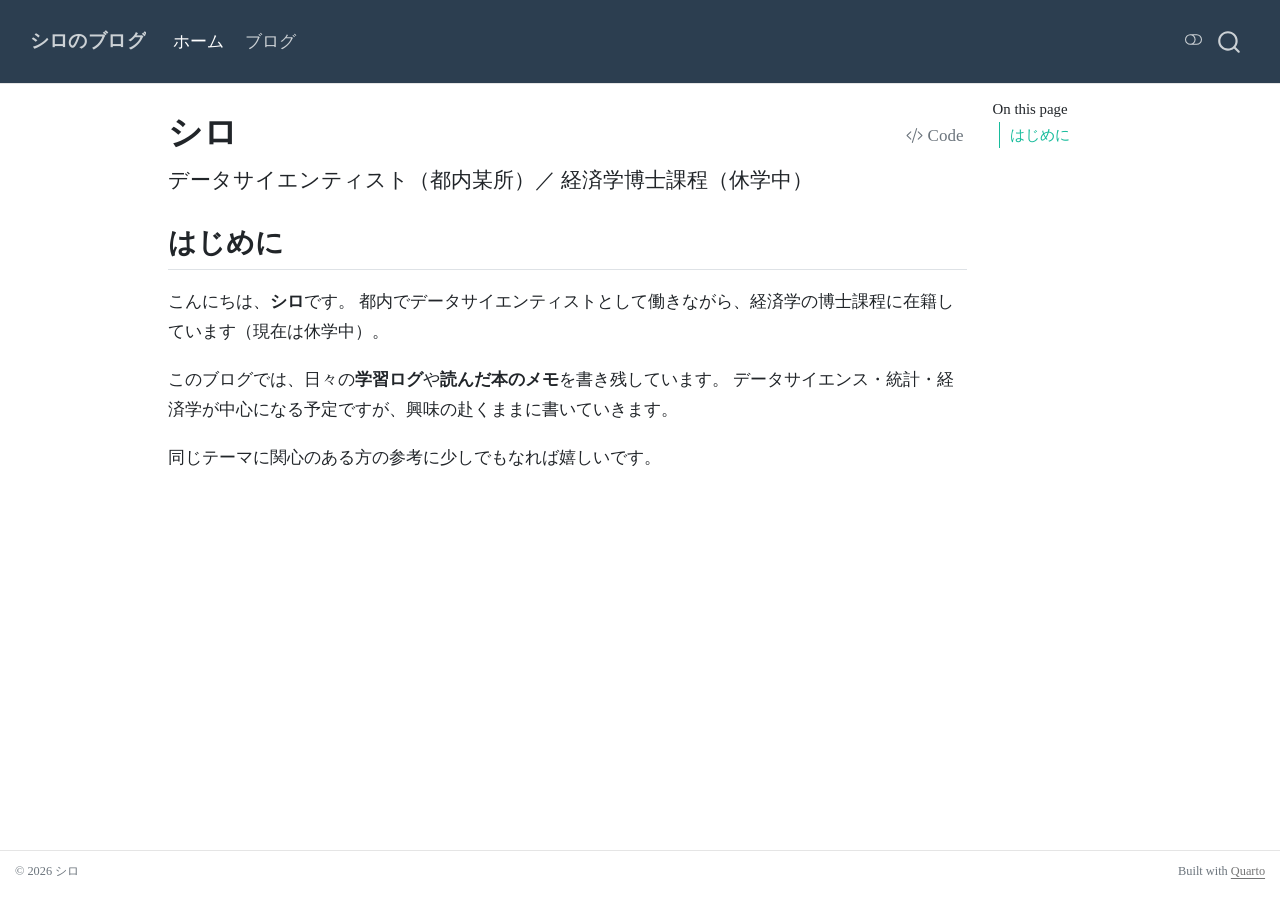
==== commit 53d11854: "Built site for gh-pages" ====
--- a/index.html
+++ b/index.html
@@ -7,7 +7,7 @@
 <meta name="viewport" content="width=device-width, initial-scale=1.0, user-scalable=yes">
 
 
-<title>Your Name</title>
+<title>シロ – シロのブログ</title>
 <style>
 /* Default styles provided by pandoc.
 ** See https://pandoc.org/MANUAL.html#variables-for-html for config info.
@@ -73,6 +73,7 @@
 <script src="site_libs/quarto-html/tabsets/tabsets.js" type="module"></script>
 <script src="site_libs/quarto-html/popper.min.js"></script>
 <script src="site_libs/quarto-html/tippy.umd.min.js"></script>
+<script src="site_libs/quarto-html/anchor.min.js"></script>
 <link href="site_libs/quarto-html/tippy.css" rel="stylesheet">
 <link href="site_libs/quarto-html/quarto-syntax-highlighting-acf12a64177840b8d86f2d4f01b2e9fb.css" rel="stylesheet" class="quarto-color-scheme" id="quarto-text-highlighting-styles">
 <link href="site_libs/quarto-html/quarto-syntax-highlighting-dark-23bbe8b5e4efc1e257f6d59dce478b08.css" rel="stylesheet" class="quarto-color-scheme quarto-color-alternate" id="quarto-text-highlighting-styles">
@@ -284,7 +285,7 @@
       <div class="navbar-container container-fluid">
       <div class="navbar-brand-container mx-auto">
     <a class="navbar-brand" href="./index.html">
-    <span class="navbar-title">Your Name</span>
+    <span class="navbar-title">シロのブログ</span>
     </a>
   </div>
             <div id="quarto-search" class="" title="Search"></div>
@@ -295,36 +296,11 @@
             <ul class="navbar-nav navbar-nav-scroll me-auto">
   <li class="nav-item">
     <a class="nav-link active" href="./index.html" aria-current="page"> 
-<span class="menu-text">Home</span></a>
+<span class="menu-text">ホーム</span></a>
   </li>  
   <li class="nav-item">
     <a class="nav-link" href="./blog/index.html"> 
-<span class="menu-text">Blog</span></a>
-  </li>  
-  <li class="nav-item">
-    <a class="nav-link" href="./research.html"> 
-<span class="menu-text">Research</span></a>
-  </li>  
-  <li class="nav-item">
-    <a class="nav-link" href="./about.html"> 
-<span class="menu-text">About</span></a>
-  </li>  
-</ul>
-            <ul class="navbar-nav navbar-nav-scroll ms-auto">
-  <li class="nav-item compact">
-    <a class="nav-link" href="https://github.com/yourusername"> <i class="bi bi-github" role="img">
-</i> 
-<span class="menu-text"></span></a>
-  </li>  
-  <li class="nav-item compact">
-    <a class="nav-link" href="https://twitter.com/yourusername"> <i class="bi bi-twitter" role="img">
-</i> 
-<span class="menu-text"></span></a>
-  </li>  
-  <li class="nav-item compact">
-    <a class="nav-link" href="mailto:you@example.com"> <i class="bi bi-envelope" role="img">
-</i> 
-<span class="menu-text"></span></a>
+<span class="menu-text">ブログ</span></a>
   </li>  
 </ul>
           </div> <!-- /navcollapse -->
@@ -335,90 +311,54 @@
     </nav>
 </header>
 <!-- content -->
-<div id="quarto-content" class="quarto-container page-columns page-rows-contents page-layout-full page-navbar">
+<div id="quarto-content" class="quarto-container page-columns page-rows-contents page-layout-article page-navbar">
 <!-- sidebar -->
 <!-- margin-sidebar -->
     <div id="quarto-margin-sidebar" class="sidebar margin-sidebar">
         <nav id="TOC" role="doc-toc" class="toc-active">
     <h2 id="toc-title">On this page</h2>
+   
   <ul>
-  <li><a href="#about-me" id="toc-about-me" class="nav-link active" data-scroll-target="#about-me">About me</a></li>
-  <li><a href="#research-interests" id="toc-research-interests" class="nav-link" data-scroll-target="#research-interests">Research Interests</a></li>
-  <li><a href="#recent-posts" id="toc-recent-posts" class="nav-link" data-scroll-target="#recent-posts">Recent Posts</a></li>
-  <li><a href="#education" id="toc-education" class="nav-link" data-scroll-target="#education">Education</a></li>
+  <li><a href="#はじめに" id="toc-はじめに" class="nav-link active" data-scroll-target="#はじめに">はじめに</a></li>
   </ul>
 </nav>
     </div>
 <!-- main -->
-<div class="quarto-about-trestles column-page-left">
-  <div class="about-entity">
-    <img src="assets/profile.jpg" class="about-image
-  round " style="height: 12em; width: 12em;">
+<main class="content" id="quarto-document-content">
+
+
 <header id="title-block-header" class="quarto-title-block default">
 <div class="quarto-title">
-<div class="quarto-title-block"><div><h1 class="title">Your Name</h1><button type="button" class="btn code-tools-button" id="quarto-code-tools-source"><i class="bi"></i> Code</button></div></div>
-<p class="subtitle lead">PhD Student / Researcher in [Your Field]</p>
+<div class="quarto-title-block"><div><h1 class="title">シロ</h1><button type="button" class="btn code-tools-button" id="quarto-code-tools-source"><i class="bi"></i> Code</button></div></div>
+<p class="subtitle lead">データサイエンティスト（都内某所）／ 経済学博士課程（休学中）</p>
 </div>
-<div class="quarto-title-meta column-page-left">
+
+
+
+<div class="quarto-title-meta">
+
+    
+  
+    
   </div>
+  
+
+
 </header>
-    <div class="about-links">
-  <a href="https://github.com/yourusername" class="about-link" rel="" target="">
-    <i class="bi bi-github"></i>
-     <span class="about-link-text">GitHub</span>
-  </a>
-  <a href="https://twitter.com/yourusername" class="about-link" rel="" target="">
-    <i class="bi bi-twitter"></i>
-     <span class="about-link-text">Twitter</span>
-  </a>
-  <a href="mailto:you@example.com" class="about-link" rel="" target="">
-    <i class="bi bi-envelope"></i>
-     <span class="about-link-text">Email</span>
-  </a>
-  <a href="/assets/cv.pdf" class="about-link" rel="" target="">
-    <i class="bi bi-file-person"></i>
-     <span class="about-link-text">CV</span>
-  </a>
-</div>
-  </div>
-  <div class="about-contents"><main class="content column-page-left" id="quarto-document-content">
-
-
-<section id="about-me" class="level2">
-<h2 data-anchor-id="about-me">About me</h2>
-<p>I am a researcher at <strong>[Your Institution]</strong> working on [your research topic]. My work focuses on [brief description of your research interests].</p>
-<p>I’m passionate about [topics you care about], and I write about [technical topics / academic insights / essays] on this site.</p>
-<hr>
+
+
+<section id="はじめに" class="level2">
+<h2 class="anchored" data-anchor-id="はじめに">はじめに</h2>
+<p>こんにちは、<strong>シロ</strong>です。 都内でデータサイエンティストとして働きながら、経済学の博士課程に在籍しています（現在は休学中）。</p>
+<p>このブログでは、日々の<strong>学習ログ</strong>や<strong>読んだ本のメモ</strong>を書き残しています。 データサイエンス・統計・経済学が中心になる予定ですが、興味の赴くままに書いていきます。</p>
+<p>同じテーマに関心のある方の参考に少しでもなれば嬉しいです。</p>
+
+
+<!-- -->
+
 </section>
-<section id="research-interests" class="level2">
-<h2 data-anchor-id="research-interests">Research Interests</h2>
-<ul>
-<li>Topic 1</li>
-<li>Topic 2<br>
-</li>
-<li>Topic 3</li>
-</ul>
-<hr>
-</section>
-<section id="recent-posts" class="level2">
-<h2 data-anchor-id="recent-posts">Recent Posts</h2>
-<div id="recent-posts">
-  See the <a href="./blog/index.html">Blog</a> for my latest writing.
-</div>
-<hr>
-</section>
-<section id="education" class="level2">
-<h2 data-anchor-id="education">Education</h2>
-<p><strong>PhD, [Your Field]</strong> | [Institution] | 2020 – Present</p>
-<p><strong>MSc, [Your Field]</strong> | [Institution] | 2018 – 2020</p>
-<p><strong>BSc, [Your Field]</strong> | [Institution] | 2014 – 2018</p>
-
-
-<!-- -->
-</section>
-</main></div>
-</div>
- <!-- /main -->
+
+</main> <!-- /main -->
 <script id="quarto-html-after-body" type="application/javascript">
   window.document.addEventListener("DOMContentLoaded", function (event) {
     // Ensure there is a toggle, if there isn't float one in the top right
@@ -434,6 +374,13 @@
       window.document.body.appendChild(a);
     }
     setColorSchemeToggle(hasAlternateSentinel())
+    const icon = "";
+    const anchorJS = new window.AnchorJS();
+    anchorJS.options = {
+      placement: 'right',
+      icon: icon
+    };
+    anchorJS.add('.anchored');
     const isCodeAnnotation = (el) => {
       for (const clz of el.classList) {
         if (clz.startsWith('code-annotation-')) {                     
@@ -549,7 +496,7 @@
     }
       var localhostRegex = new RegExp(/^(?:http|https):\/\/localhost\:?[0-9]*\//);
       var mailtoRegex = new RegExp(/^mailto:/);
-        var filterRegex = new RegExp('/' + window.location.host + '/');
+        var filterRegex = new RegExp("https:\/\/hasegawa-econ\.github\.io\/");
       var isInternal = (href) => {
           return filterRegex.test(href) || localhostRegex.test(href) || mailtoRegex.test(href);
       }
@@ -877,70 +824,32 @@
   });
   </script><div class="modal fade" id="quarto-embedded-source-code-modal" tabindex="-1" aria-labelledby="quarto-embedded-source-code-modal-label" aria-hidden="true"><div class="modal-dialog modal-dialog-scrollable"><div class="modal-content"><div class="modal-header"><h5 class="modal-title" id="quarto-embedded-source-code-modal-label">Source Code</h5><button class="btn-close" data-bs-dismiss="modal"></button></div><div class="modal-body"><div class="">
 <div class="code-copy-outer-scaffold"><div class="sourceCode" id="cb1" data-shortcodes="false"><pre class="sourceCode markdown code-with-copy"><code class="sourceCode markdown"><span id="cb1-1"><a href="#cb1-1" aria-hidden="true" tabindex="-1"></a><span class="co">---</span></span>
-<span id="cb1-2"><a href="#cb1-2" aria-hidden="true" tabindex="-1"></a><span class="an">title:</span><span class="co"> "Your Name"</span></span>
-<span id="cb1-3"><a href="#cb1-3" aria-hidden="true" tabindex="-1"></a><span class="an">subtitle:</span><span class="co"> "PhD Student / Researcher in [Your Field]"</span></span>
-<span id="cb1-4"><a href="#cb1-4" aria-hidden="true" tabindex="-1"></a><span class="an">image:</span><span class="co"> assets/profile.jpg</span></span>
-<span id="cb1-5"><a href="#cb1-5" aria-hidden="true" tabindex="-1"></a><span class="an">about:</span></span>
-<span id="cb1-6"><a href="#cb1-6" aria-hidden="true" tabindex="-1"></a><span class="co">  template: trestles</span></span>
-<span id="cb1-7"><a href="#cb1-7" aria-hidden="true" tabindex="-1"></a><span class="co">  image-shape: round</span></span>
-<span id="cb1-8"><a href="#cb1-8" aria-hidden="true" tabindex="-1"></a><span class="co">  image-width: 12em</span></span>
-<span id="cb1-9"><a href="#cb1-9" aria-hidden="true" tabindex="-1"></a><span class="co">  links:</span></span>
-<span id="cb1-10"><a href="#cb1-10" aria-hidden="true" tabindex="-1"></a><span class="co">    - icon: github</span></span>
-<span id="cb1-11"><a href="#cb1-11" aria-hidden="true" tabindex="-1"></a><span class="co">      text: GitHub</span></span>
-<span id="cb1-12"><a href="#cb1-12" aria-hidden="true" tabindex="-1"></a><span class="co">      href: https://github.com/yourusername</span></span>
-<span id="cb1-13"><a href="#cb1-13" aria-hidden="true" tabindex="-1"></a><span class="co">    - icon: twitter</span></span>
-<span id="cb1-14"><a href="#cb1-14" aria-hidden="true" tabindex="-1"></a><span class="co">      text: Twitter</span></span>
-<span id="cb1-15"><a href="#cb1-15" aria-hidden="true" tabindex="-1"></a><span class="co">      href: https://twitter.com/yourusername</span></span>
-<span id="cb1-16"><a href="#cb1-16" aria-hidden="true" tabindex="-1"></a><span class="co">    - icon: envelope</span></span>
-<span id="cb1-17"><a href="#cb1-17" aria-hidden="true" tabindex="-1"></a><span class="co">      text: Email</span></span>
-<span id="cb1-18"><a href="#cb1-18" aria-hidden="true" tabindex="-1"></a><span class="co">      href: mailto:you@example.com</span></span>
-<span id="cb1-19"><a href="#cb1-19" aria-hidden="true" tabindex="-1"></a><span class="co">    - icon: file-person</span></span>
-<span id="cb1-20"><a href="#cb1-20" aria-hidden="true" tabindex="-1"></a><span class="co">      text: CV</span></span>
-<span id="cb1-21"><a href="#cb1-21" aria-hidden="true" tabindex="-1"></a><span class="co">      href: assets/cv.pdf</span></span>
-<span id="cb1-22"><a href="#cb1-22" aria-hidden="true" tabindex="-1"></a><span class="an">page-layout:</span><span class="co"> full</span></span>
-<span id="cb1-23"><a href="#cb1-23" aria-hidden="true" tabindex="-1"></a><span class="co">---</span></span>
-<span id="cb1-24"><a href="#cb1-24" aria-hidden="true" tabindex="-1"></a></span>
-<span id="cb1-25"><a href="#cb1-25" aria-hidden="true" tabindex="-1"></a><span class="fu">## About me</span></span>
-<span id="cb1-26"><a href="#cb1-26" aria-hidden="true" tabindex="-1"></a></span>
-<span id="cb1-27"><a href="#cb1-27" aria-hidden="true" tabindex="-1"></a>I am a researcher at **[Your Institution]** working on <span class="co">[</span><span class="ot">your research topic</span><span class="co">]</span>.</span>
-<span id="cb1-28"><a href="#cb1-28" aria-hidden="true" tabindex="-1"></a>My work focuses on <span class="co">[</span><span class="ot">brief description of your research interests</span><span class="co">]</span>.</span>
-<span id="cb1-29"><a href="#cb1-29" aria-hidden="true" tabindex="-1"></a></span>
-<span id="cb1-30"><a href="#cb1-30" aria-hidden="true" tabindex="-1"></a>I'm passionate about <span class="co">[</span><span class="ot">topics you care about</span><span class="co">]</span>, and I write about</span>
-<span id="cb1-31"><a href="#cb1-31" aria-hidden="true" tabindex="-1"></a><span class="co">[</span><span class="ot">technical topics / academic insights / essays</span><span class="co">]</span> on this site.</span>
-<span id="cb1-32"><a href="#cb1-32" aria-hidden="true" tabindex="-1"></a></span>
-<span id="cb1-33"><a href="#cb1-33" aria-hidden="true" tabindex="-1"></a>---</span>
-<span id="cb1-34"><a href="#cb1-34" aria-hidden="true" tabindex="-1"></a></span>
-<span id="cb1-35"><a href="#cb1-35" aria-hidden="true" tabindex="-1"></a><span class="fu">## Research Interests</span></span>
-<span id="cb1-36"><a href="#cb1-36" aria-hidden="true" tabindex="-1"></a></span>
-<span id="cb1-37"><a href="#cb1-37" aria-hidden="true" tabindex="-1"></a><span class="ss">- </span>Topic 1</span>
-<span id="cb1-38"><a href="#cb1-38" aria-hidden="true" tabindex="-1"></a><span class="ss">- </span>Topic 2  </span>
-<span id="cb1-39"><a href="#cb1-39" aria-hidden="true" tabindex="-1"></a><span class="ss">- </span>Topic 3</span>
-<span id="cb1-40"><a href="#cb1-40" aria-hidden="true" tabindex="-1"></a></span>
-<span id="cb1-41"><a href="#cb1-41" aria-hidden="true" tabindex="-1"></a>---</span>
-<span id="cb1-42"><a href="#cb1-42" aria-hidden="true" tabindex="-1"></a></span>
-<span id="cb1-43"><a href="#cb1-43" aria-hidden="true" tabindex="-1"></a><span class="fu">## Recent Posts</span></span>
-<span id="cb1-44"><a href="#cb1-44" aria-hidden="true" tabindex="-1"></a></span>
-<span id="cb1-45"><a href="#cb1-45" aria-hidden="true" tabindex="-1"></a><span class="in">```{=html}</span></span>
-<span id="cb1-46"><a href="#cb1-46" aria-hidden="true" tabindex="-1"></a><span class="in">&lt;div id="recent-posts"&gt;</span></span>
-<span id="cb1-47"><a href="#cb1-47" aria-hidden="true" tabindex="-1"></a><span class="in">  See the &lt;a href="blog/index.qmd"&gt;Blog&lt;/a&gt; for my latest writing.</span></span>
-<span id="cb1-48"><a href="#cb1-48" aria-hidden="true" tabindex="-1"></a><span class="in">&lt;/div&gt;</span></span>
-<span id="cb1-49"><a href="#cb1-49" aria-hidden="true" tabindex="-1"></a><span class="in">```</span></span>
-<span id="cb1-50"><a href="#cb1-50" aria-hidden="true" tabindex="-1"></a></span>
-<span id="cb1-51"><a href="#cb1-51" aria-hidden="true" tabindex="-1"></a>---</span>
-<span id="cb1-52"><a href="#cb1-52" aria-hidden="true" tabindex="-1"></a></span>
-<span id="cb1-53"><a href="#cb1-53" aria-hidden="true" tabindex="-1"></a><span class="fu">## Education</span></span>
-<span id="cb1-54"><a href="#cb1-54" aria-hidden="true" tabindex="-1"></a></span>
-<span id="cb1-55"><a href="#cb1-55" aria-hidden="true" tabindex="-1"></a>**PhD, [Your Field]** | <span class="co">[</span><span class="ot">Institution</span><span class="co">]</span> | 2020 – Present</span>
-<span id="cb1-56"><a href="#cb1-56" aria-hidden="true" tabindex="-1"></a></span>
-<span id="cb1-57"><a href="#cb1-57" aria-hidden="true" tabindex="-1"></a>**MSc, [Your Field]** | <span class="co">[</span><span class="ot">Institution</span><span class="co">]</span> | 2018 – 2020</span>
-<span id="cb1-58"><a href="#cb1-58" aria-hidden="true" tabindex="-1"></a></span>
-<span id="cb1-59"><a href="#cb1-59" aria-hidden="true" tabindex="-1"></a>**BSc, [Your Field]** | <span class="co">[</span><span class="ot">Institution</span><span class="co">]</span> | 2014 – 2018</span></code></pre></div><button title="Copy to Clipboard" class="code-copy-button" data-in-quarto-modal=""><i class="bi"></i></button></div>
+<span id="cb1-2"><a href="#cb1-2" aria-hidden="true" tabindex="-1"></a><span class="an">title:</span><span class="co"> "シロ"</span></span>
+<span id="cb1-3"><a href="#cb1-3" aria-hidden="true" tabindex="-1"></a><span class="an">subtitle:</span><span class="co"> "データサイエンティスト（都内某所）／ 経済学博士課程（休学中）"</span></span>
+<span id="cb1-4"><a href="#cb1-4" aria-hidden="true" tabindex="-1"></a><span class="co"># プロフィール画像を追加するときは下の image 行を有効化し、about ブロックも有効化してください</span></span>
+<span id="cb1-5"><a href="#cb1-5" aria-hidden="true" tabindex="-1"></a><span class="co"># image: assets/profile.jpg</span></span>
+<span id="cb1-6"><a href="#cb1-6" aria-hidden="true" tabindex="-1"></a><span class="co"># about:</span></span>
+<span id="cb1-7"><a href="#cb1-7" aria-hidden="true" tabindex="-1"></a><span class="co">#   template: trestles</span></span>
+<span id="cb1-8"><a href="#cb1-8" aria-hidden="true" tabindex="-1"></a><span class="co">#   image-shape: round</span></span>
+<span id="cb1-9"><a href="#cb1-9" aria-hidden="true" tabindex="-1"></a><span class="co">#   image-width: 12em</span></span>
+<span id="cb1-10"><a href="#cb1-10" aria-hidden="true" tabindex="-1"></a><span class="an">page-layout:</span><span class="co"> article</span></span>
+<span id="cb1-11"><a href="#cb1-11" aria-hidden="true" tabindex="-1"></a><span class="co">---</span></span>
+<span id="cb1-12"><a href="#cb1-12" aria-hidden="true" tabindex="-1"></a></span>
+<span id="cb1-13"><a href="#cb1-13" aria-hidden="true" tabindex="-1"></a><span class="fu">## はじめに</span></span>
+<span id="cb1-14"><a href="#cb1-14" aria-hidden="true" tabindex="-1"></a></span>
+<span id="cb1-15"><a href="#cb1-15" aria-hidden="true" tabindex="-1"></a>こんにちは、**シロ**です。</span>
+<span id="cb1-16"><a href="#cb1-16" aria-hidden="true" tabindex="-1"></a>都内でデータサイエンティストとして働きながら、経済学の博士課程に在籍しています（現在は休学中）。</span>
+<span id="cb1-17"><a href="#cb1-17" aria-hidden="true" tabindex="-1"></a></span>
+<span id="cb1-18"><a href="#cb1-18" aria-hidden="true" tabindex="-1"></a>このブログでは、日々の**学習ログ**や**読んだ本のメモ**を書き残しています。</span>
+<span id="cb1-19"><a href="#cb1-19" aria-hidden="true" tabindex="-1"></a>データサイエンス・統計・経済学が中心になる予定ですが、興味の赴くままに書いていきます。</span>
+<span id="cb1-20"><a href="#cb1-20" aria-hidden="true" tabindex="-1"></a></span>
+<span id="cb1-21"><a href="#cb1-21" aria-hidden="true" tabindex="-1"></a>同じテーマに関心のある方の参考に少しでもなれば嬉しいです。</span></code></pre></div><button title="Copy to Clipboard" class="code-copy-button" data-in-quarto-modal=""><i class="bi"></i></button></div>
 </div></div></div></div></div>
 </div> <!-- /content -->
 <footer class="footer">
   <div class="nav-footer">
     <div class="nav-footer-left">
-<p>© 2024 Your Name</p>
+<p>© 2026 シロ</p>
 </div>   
     <div class="nav-footer-center">
       &nbsp;
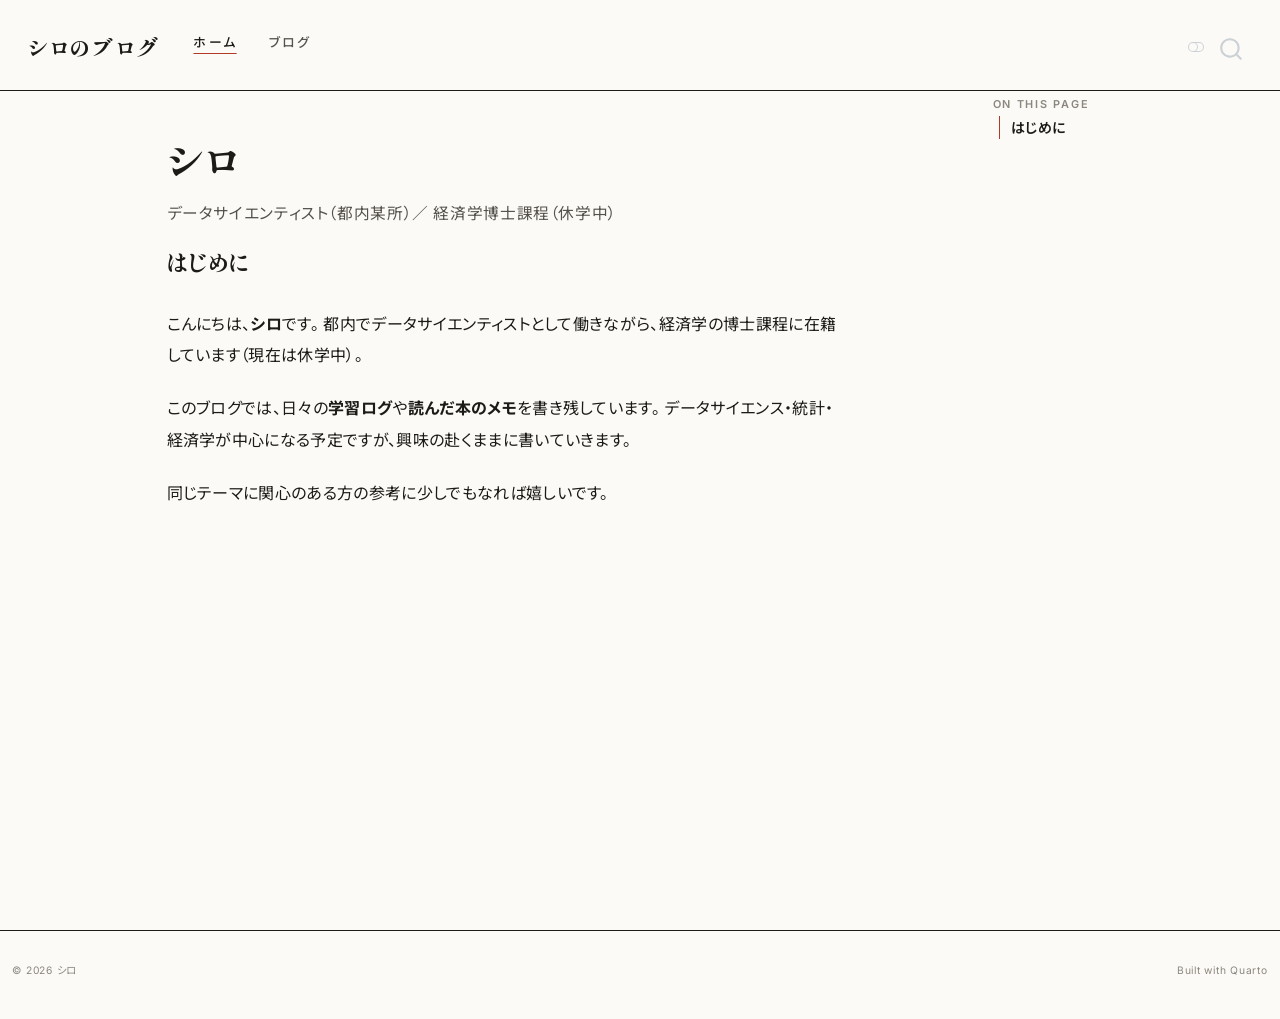
==== commit ed28cb59: "Built site for gh-pages" ====
--- a/index.html
+++ b/index.html
@@ -22,41 +22,6 @@
   width: 0.8em;
   margin: 0 0.8em 0.2em -1em; /* quarto-specific, see https://github.com/quarto-dev/quarto-cli/issues/4556 */ 
   vertical-align: middle;
-}
-/* CSS for syntax highlighting */
-html { -webkit-text-size-adjust: 100%; }
-pre > code.sourceCode { white-space: pre; position: relative; }
-pre > code.sourceCode > span { display: inline-block; line-height: 1.25; }
-pre > code.sourceCode > span:empty { height: 1.2em; }
-.sourceCode { overflow: visible; }
-code.sourceCode > span { color: inherit; text-decoration: inherit; }
-div.sourceCode { margin: 1em 0; }
-pre.sourceCode { margin: 0; }
-@media screen {
-div.sourceCode { overflow: auto; }
-}
-@media print {
-pre > code.sourceCode { white-space: pre-wrap; }
-pre > code.sourceCode > span { text-indent: -5em; padding-left: 5em; }
-}
-pre.numberSource code
-  { counter-reset: source-line 0; }
-pre.numberSource code > span
-  { position: relative; left: -4em; counter-increment: source-line; }
-pre.numberSource code > span > a:first-child::before
-  { content: counter(source-line);
-    position: relative; left: -1em; text-align: right; vertical-align: baseline;
-    border: none; display: inline-block;
-    -webkit-touch-callout: none; -webkit-user-select: none;
-    -khtml-user-select: none; -moz-user-select: none;
-    -ms-user-select: none; user-select: none;
-    padding: 0 4px; width: 4em;
-  }
-pre.numberSource { margin-left: 3em;  padding-left: 4px; }
-div.sourceCode
-  {   }
-@media screen {
-pre > code.sourceCode > span > a:first-child::before { text-decoration: underline; }
 }
 </style>
 
@@ -80,9 +45,9 @@
 <link href="site_libs/quarto-html/quarto-syntax-highlighting-acf12a64177840b8d86f2d4f01b2e9fb.css" rel="stylesheet" class="quarto-color-scheme-extra" id="quarto-text-highlighting-styles">
 <script src="site_libs/bootstrap/bootstrap.min.js"></script>
 <link href="site_libs/bootstrap/bootstrap-icons.css" rel="stylesheet">
-<link href="site_libs/bootstrap/bootstrap-116113aa9c8a47437295d5ebc80afb4d.min.css" rel="stylesheet" append-hash="true" class="quarto-color-scheme" id="quarto-bootstrap" data-mode="light">
-<link href="site_libs/bootstrap/bootstrap-dark-4ee3db49c2535a8f187f0d04f590a1ac.min.css" rel="stylesheet" append-hash="true" class="quarto-color-scheme quarto-color-alternate" id="quarto-bootstrap" data-mode="dark">
-<link href="site_libs/bootstrap/bootstrap-116113aa9c8a47437295d5ebc80afb4d.min.css" rel="stylesheet" append-hash="true" class="quarto-color-scheme-extra" id="quarto-bootstrap" data-mode="light">
+<link href="site_libs/bootstrap/bootstrap-1be9978274ee64207c00de8e82e3491a.min.css" rel="stylesheet" append-hash="true" class="quarto-color-scheme" id="quarto-bootstrap" data-mode="light">
+<link href="site_libs/bootstrap/bootstrap-dark-937b89d8a5c4c54f034455d276ec86f2.min.css" rel="stylesheet" append-hash="true" class="quarto-color-scheme quarto-color-alternate" id="quarto-bootstrap" data-mode="dark">
+<link href="site_libs/bootstrap/bootstrap-1be9978274ee64207c00de8e82e3491a.min.css" rel="stylesheet" append-hash="true" class="quarto-color-scheme-extra" id="quarto-bootstrap" data-mode="light">
 <script id="quarto-search-options" type="application/json">{
   "location": "navbar",
   "copy-button": false,
@@ -329,7 +294,7 @@
 
 <header id="title-block-header" class="quarto-title-block default">
 <div class="quarto-title">
-<div class="quarto-title-block"><div><h1 class="title">シロ</h1><button type="button" class="btn code-tools-button" id="quarto-code-tools-source"><i class="bi"></i> Code</button></div></div>
+<h1 class="title">シロ</h1>
 <p class="subtitle lead">データサイエンティスト（都内某所）／ 経済学博士課程（休学中）</p>
 </div>
 
@@ -353,8 +318,6 @@
 <p>このブログでは、日々の<strong>学習ログ</strong>や<strong>読んだ本のメモ</strong>を書き残しています。 データサイエンス・統計・経済学が中心になる予定ですが、興味の赴くままに書いていきます。</p>
 <p>同じテーマに関心のある方の参考に少しでもなれば嬉しいです。</p>
 
-
-<!-- -->
 
 </section>
 
@@ -442,57 +405,6 @@
         container: window.document.getElementById('quarto-embedded-source-code-modal')
       });
       clipboardModal.on('success', onCopySuccess);
-    }
-    const viewSource = window.document.getElementById('quarto-view-source') ||
-                       window.document.getElementById('quarto-code-tools-source');
-    if (viewSource) {
-      const sourceUrl = viewSource.getAttribute("data-quarto-source-url");
-      viewSource.addEventListener("click", function(e) {
-        if (sourceUrl) {
-          // rstudio viewer pane
-          if (/\bcapabilities=\b/.test(window.location)) {
-            window.open(sourceUrl);
-          } else {
-            window.location.href = sourceUrl;
-          }
-        } else {
-          const modal = new bootstrap.Modal(document.getElementById('quarto-embedded-source-code-modal'));
-          modal.show();
-        }
-        return false;
-      });
-    }
-    function toggleCodeHandler(show) {
-      return function(e) {
-        const detailsSrc = window.document.querySelectorAll(".cell > details > .sourceCode");
-        for (let i=0; i<detailsSrc.length; i++) {
-          const details = detailsSrc[i].parentElement;
-          if (show) {
-            details.open = true;
-          } else {
-            details.removeAttribute("open");
-          }
-        }
-        const cellCodeDivs = window.document.querySelectorAll(".cell > .sourceCode");
-        const fromCls = show ? "hidden" : "unhidden";
-        const toCls = show ? "unhidden" : "hidden";
-        for (let i=0; i<cellCodeDivs.length; i++) {
-          const codeDiv = cellCodeDivs[i];
-          if (codeDiv.classList.contains(fromCls)) {
-            codeDiv.classList.remove(fromCls);
-            codeDiv.classList.add(toCls);
-          } 
-        }
-        return false;
-      }
-    }
-    const hideAllCode = window.document.getElementById("quarto-hide-all-code");
-    if (hideAllCode) {
-      hideAllCode.addEventListener("click", toggleCodeHandler(false));
-    }
-    const showAllCode = window.document.getElementById("quarto-show-all-code");
-    if (showAllCode) {
-      showAllCode.addEventListener("click", toggleCodeHandler(true));
     }
       var localhostRegex = new RegExp(/^(?:http|https):\/\/localhost\:?[0-9]*\//);
       var mailtoRegex = new RegExp(/^mailto:/);
@@ -822,29 +734,7 @@
       }
     }
   });
-  </script><div class="modal fade" id="quarto-embedded-source-code-modal" tabindex="-1" aria-labelledby="quarto-embedded-source-code-modal-label" aria-hidden="true"><div class="modal-dialog modal-dialog-scrollable"><div class="modal-content"><div class="modal-header"><h5 class="modal-title" id="quarto-embedded-source-code-modal-label">Source Code</h5><button class="btn-close" data-bs-dismiss="modal"></button></div><div class="modal-body"><div class="">
-<div class="code-copy-outer-scaffold"><div class="sourceCode" id="cb1" data-shortcodes="false"><pre class="sourceCode markdown code-with-copy"><code class="sourceCode markdown"><span id="cb1-1"><a href="#cb1-1" aria-hidden="true" tabindex="-1"></a><span class="co">---</span></span>
-<span id="cb1-2"><a href="#cb1-2" aria-hidden="true" tabindex="-1"></a><span class="an">title:</span><span class="co"> "シロ"</span></span>
-<span id="cb1-3"><a href="#cb1-3" aria-hidden="true" tabindex="-1"></a><span class="an">subtitle:</span><span class="co"> "データサイエンティスト（都内某所）／ 経済学博士課程（休学中）"</span></span>
-<span id="cb1-4"><a href="#cb1-4" aria-hidden="true" tabindex="-1"></a><span class="co"># プロフィール画像を追加するときは下の image 行を有効化し、about ブロックも有効化してください</span></span>
-<span id="cb1-5"><a href="#cb1-5" aria-hidden="true" tabindex="-1"></a><span class="co"># image: assets/profile.jpg</span></span>
-<span id="cb1-6"><a href="#cb1-6" aria-hidden="true" tabindex="-1"></a><span class="co"># about:</span></span>
-<span id="cb1-7"><a href="#cb1-7" aria-hidden="true" tabindex="-1"></a><span class="co">#   template: trestles</span></span>
-<span id="cb1-8"><a href="#cb1-8" aria-hidden="true" tabindex="-1"></a><span class="co">#   image-shape: round</span></span>
-<span id="cb1-9"><a href="#cb1-9" aria-hidden="true" tabindex="-1"></a><span class="co">#   image-width: 12em</span></span>
-<span id="cb1-10"><a href="#cb1-10" aria-hidden="true" tabindex="-1"></a><span class="an">page-layout:</span><span class="co"> article</span></span>
-<span id="cb1-11"><a href="#cb1-11" aria-hidden="true" tabindex="-1"></a><span class="co">---</span></span>
-<span id="cb1-12"><a href="#cb1-12" aria-hidden="true" tabindex="-1"></a></span>
-<span id="cb1-13"><a href="#cb1-13" aria-hidden="true" tabindex="-1"></a><span class="fu">## はじめに</span></span>
-<span id="cb1-14"><a href="#cb1-14" aria-hidden="true" tabindex="-1"></a></span>
-<span id="cb1-15"><a href="#cb1-15" aria-hidden="true" tabindex="-1"></a>こんにちは、**シロ**です。</span>
-<span id="cb1-16"><a href="#cb1-16" aria-hidden="true" tabindex="-1"></a>都内でデータサイエンティストとして働きながら、経済学の博士課程に在籍しています（現在は休学中）。</span>
-<span id="cb1-17"><a href="#cb1-17" aria-hidden="true" tabindex="-1"></a></span>
-<span id="cb1-18"><a href="#cb1-18" aria-hidden="true" tabindex="-1"></a>このブログでは、日々の**学習ログ**や**読んだ本のメモ**を書き残しています。</span>
-<span id="cb1-19"><a href="#cb1-19" aria-hidden="true" tabindex="-1"></a>データサイエンス・統計・経済学が中心になる予定ですが、興味の赴くままに書いていきます。</span>
-<span id="cb1-20"><a href="#cb1-20" aria-hidden="true" tabindex="-1"></a></span>
-<span id="cb1-21"><a href="#cb1-21" aria-hidden="true" tabindex="-1"></a>同じテーマに関心のある方の参考に少しでもなれば嬉しいです。</span></code></pre></div><button title="Copy to Clipboard" class="code-copy-button" data-in-quarto-modal=""><i class="bi"></i></button></div>
-</div></div></div></div></div>
+  </script>
 </div> <!-- /content -->
 <footer class="footer">
   <div class="nav-footer">
--- a/styles.css
+++ b/styles.css
@@ -1,76 +1,530 @@
-/* ===== General ===== */
+/* ==============================================================
+   シロのブログ — 雑誌風エディトリアル
+   明朝の見出し × ゴシックの本文 / 墨 + 朱の二色 / 細罫と余白
+   ============================================================== */
+
+@import url('https://fonts.googleapis.com/css2?family=Shippori+Mincho+B1:wght@400;600;700;800&family=Noto+Sans+JP:wght@400;500;700&family=Inter:wght@400;500;600&family=IBM+Plex+Mono:wght@400;500&display=swap');
+
+/* ===== Palette ===== */
+:root {
+  --paper:        #FBFAF7;   /* わずかに温かい紙白 */
+  --ink:          #1C1B18;   /* 墨 */
+  --ink-soft:     #55524B;   /* 本文補助 */
+  --ink-faint:    #8B877D;   /* 日付・ラベル */
+  --vermilion:    #B33A24;   /* 朱 — リンク・アクセント */
+  --rule:         #DDD9CF;   /* 細罫 */
+  --rule-strong:  #1C1B18;   /* 太罫（墨色） */
+  --code-bg:      #F3F1EB;
+  --code-border:  #E3E0D7;
+
+  --font-display: 'Shippori Mincho B1', 'Hiragino Mincho ProN', 'Yu Mincho', serif;
+  --font-body:    'Noto Sans JP', 'Hiragino Kaku Gothic ProN', sans-serif;
+  --font-label:   'Inter', 'Noto Sans JP', sans-serif;
+  --font-mono:    'IBM Plex Mono', 'SF Mono', Consolas, monospace;
+}
+
+.quarto-dark {
+  --paper:        #191816;
+  --ink:          #E9E6DF;
+  --ink-soft:     #B5B1A6;
+  --ink-faint:    #7E7A70;
+  --vermilion:    #E0714F;
+  --rule:         #35332E;
+  --rule-strong:  #E9E6DF;
+  --code-bg:      #211F1C;
+  --code-border:  #35332E;
+}
+
+/* ===== Base ===== */
 body {
-  font-family: 'Georgia', serif;
-  line-height: 1.8;
-}
-
+  font-family: var(--font-body);
+  font-size: 16px;
+  line-height: 1.95;
+  letter-spacing: 0.02em;
+  color: var(--ink);
+  background-color: var(--paper);
+  -webkit-font-smoothing: antialiased;
+  font-feature-settings: "palt";
+}
+
+main.content,
+.page-columns .column-body {
+  max-width: 680px;
+}
+
+p { margin-bottom: 1.4rem; }
+
+strong, b { font-weight: 700; color: var(--ink); }
+
+/* ===== Headings ===== */
 h1, h2, h3, h4 {
-  font-family: 'Helvetica Neue', Arial, sans-serif;
+  font-family: var(--font-display);
+  font-weight: 700;
+  color: var(--ink);
+  letter-spacing: 0.01em;
+}
+
+h2 {
+  font-size: 1.5rem;
+  line-height: 1.5;
+  margin-top: 3.5rem;
+  margin-bottom: 1.2rem;
+  padding-top: 1.4rem;
+  border-top: 1px solid var(--rule);
+  border-bottom: none;
+}
+
+/* 最初のセクションはメタ情報の罫線と重なるので罫線なし */
+main > section.level2:first-of-type > h2 {
+  border-top: none;
+  padding-top: 0;
+  margin-top: 2.5rem;
+}
+
+h3 {
+  font-size: 1.18rem;
+  margin-top: 2.4rem;
+  margin-bottom: 0.9rem;
+}
+
+h4 {
+  font-family: var(--font-body);
+  font-weight: 700;
+  font-size: 1rem;
+  margin-top: 2rem;
+  margin-bottom: 0.6rem;
+}
+
+/* ===== Title block（記事・ページ冒頭）===== */
+.quarto-title-block .quarto-title h1.title {
+  font-family: var(--font-display);
+  font-weight: 800;
+  font-size: clamp(1.65rem, 4.5vw + 0.8rem, 2.5rem);
+  line-height: 1.45;
+  letter-spacing: 0.015em;
+  color: var(--ink);
+  border: none;
+  padding: 0;
+  margin: 1.2rem 0 0.8rem;
+}
+
+.quarto-title-block .subtitle {
+  font-family: var(--font-body);
+  font-weight: 400;
+  font-size: 0.98rem;
+  color: var(--ink-soft);
+  letter-spacing: 0.04em;
+  margin-top: 0.6rem;
+}
+
+/* メタ情報が空のページ（トップ等）では罫線ごと消す */
+.quarto-title-meta:not(:has(*)) { display: none !important; }
+
+/* 記事メタ（著者・日付）— 上下の細罫で挟む */
+.quarto-title-meta {
+  font-family: var(--font-label);
+  font-size: 0.82rem;
+  color: var(--ink-soft);
+  border-top: 1px solid var(--rule-strong);
+  border-bottom: 1px solid var(--rule);
+  padding: 0.85rem 0;
+  margin: 2rem 0 2.5rem;
+}
+
+.quarto-title-meta-heading {
   font-weight: 600;
+  text-transform: uppercase;
+  letter-spacing: 0.14em;
+  font-size: 0.68rem;
+  color: var(--ink-faint);
+}
+
+/* 記事タイトル下のカテゴリ */
+.quarto-title .quarto-categories .quarto-category {
+  font-family: var(--font-label);
+  font-size: 0.7rem;
+  font-weight: 500;
+  letter-spacing: 0.12em;
+  text-transform: uppercase;
+  color: var(--ink-faint);
+  border: 1px solid var(--rule);
+  border-radius: 0;
+  padding: 0.28em 0.8em;
+  opacity: 1;
+}
+
+/* ===== Links ===== */
+a {
+  color: var(--vermilion);
+  text-decoration: underline;
+  text-decoration-thickness: 1px;
+  text-underline-offset: 0.22em;
+  text-decoration-color: color-mix(in srgb, var(--vermilion) 45%, transparent);
+  transition: text-decoration-color 0.2s ease;
+}
+
+a:hover {
+  color: var(--vermilion);
+  text-decoration-color: var(--vermilion);
 }
 
 /* ===== Navbar ===== */
 .navbar {
-  border-bottom: 1px solid #e5e5e5;
+  background-color: var(--paper) !important;
+  border-bottom: 1px solid var(--rule-strong);
+  padding-top: 1.3rem;
+  padding-bottom: 1.1rem;
+  box-shadow: none;
 }
 
 .navbar-brand {
-  font-weight: 700;
-  font-size: 1.1rem;
-  letter-spacing: 0.02em;
-}
-
-/* ===== About / Profile page ===== */
-.quarto-about-trestles .about-entity {
-  border-right: none;
-}
-
-.quarto-about-trestles .about-links {
+  font-family: var(--font-display) !important;
+  font-weight: 800 !important;
+  font-size: 1.35rem !important;
+  letter-spacing: 0.05em;
+  color: var(--ink) !important;
+}
+
+.navbar-brand:hover { color: var(--ink) !important; opacity: 0.7; }
+
+.navbar .nav-link {
+  font-family: var(--font-label);
+  font-weight: 500;
+  font-size: 0.8rem;
+  letter-spacing: 0.16em;
+  text-transform: uppercase;
+  color: var(--ink-soft) !important;
+  padding: 0.5rem 1rem !important;
+  text-decoration: none;
+  transition: color 0.2s ease;
+}
+
+.navbar .nav-link:hover { color: var(--vermilion) !important; }
+
+.navbar .nav-link.active {
+  color: var(--ink) !important;
+  text-decoration: underline;
+  text-decoration-thickness: 1px;
+  text-underline-offset: 0.5em;
+  text-decoration-color: var(--vermilion);
+}
+
+/* ===== Lists ===== */
+ul, ol { margin-bottom: 1.4rem; padding-left: 1.4rem; }
+li { margin-bottom: 0.45rem; }
+li::marker { color: var(--ink-faint); }
+
+/* ===== Blockquote — 引用は静かに ===== */
+blockquote {
+  border-left: 2px solid var(--rule-strong);
+  margin: 2rem 0;
+  padding: 0.2rem 0 0.2rem 1.4rem;
+  color: var(--ink-soft);
+  font-family: var(--font-display);
+  font-size: 1.02rem;
+  background: none;
+  border-radius: 0;
+}
+
+blockquote p:last-child { margin-bottom: 0; }
+
+/* ===== Horizontal rule ===== */
+hr {
+  border: none;
+  height: 1px;
+  background: var(--rule);
+  margin: 3rem auto;
+  width: 100%;
+  opacity: 1;
+}
+
+/* ===== Code ===== */
+code {
+  font-family: var(--font-mono);
+  font-size: 0.85em;
+  background-color: var(--code-bg);
+  color: var(--ink);
+  padding: 0.15em 0.4em;
+  border-radius: 3px;
+  font-weight: 400;
+}
+
+/* コードブロック — スクロールするのは外側の div.sourceCode */
+div.sourceCode {
+  background-color: var(--code-bg) !important;
+  border: 1px solid var(--code-border);
+  border-radius: 4px;
+  margin: 1.8rem 0;
+}
+
+div.sourceCode pre {
+  background: transparent !important;
+  border: none;
+  margin: 0;
+}
+
+pre {
+  background-color: var(--code-bg) !important;
+  border: 1px solid var(--code-border);
+  border-radius: 4px;
+  padding: 1.1rem 1.3rem !important;
+  font-size: 0.85rem;
+  line-height: 1.7;
+  margin: 1.8rem 0;
+  overflow-x: auto;
+}
+
+pre::before { display: none; }
+
+/* 横スクロールバーを地色に馴染ませる */
+div.sourceCode, pre {
+  scrollbar-width: thin;
+  scrollbar-color: var(--rule) transparent;
+}
+
+div.sourceCode::-webkit-scrollbar, pre::-webkit-scrollbar {
+  height: 8px;
+  background: transparent;
+}
+div.sourceCode::-webkit-scrollbar-track, pre::-webkit-scrollbar-track {
+  background: transparent;
+}
+div.sourceCode::-webkit-scrollbar-thumb, pre::-webkit-scrollbar-thumb {
+  background: var(--rule);
+  border-radius: 4px;
+}
+
+pre code {
+  background: transparent;
+  padding: 0;
+  font-size: 0.85rem;
+}
+
+/* ===== Blog listing — 目次のような一覧 ===== */
+.quarto-listing { margin-top: 1.5rem; }
+
+.list .quarto-post {
   display: flex;
-  flex-wrap: wrap;
+  gap: 2rem;
+  border-bottom: 1px solid var(--rule);
+  padding: 2.2rem 0;
+  margin-bottom: 0;
+  background: none;
+  border-radius: 0;
+  transition: none;
+}
+
+.list .quarto-post:first-child { border-top: 1px solid var(--rule-strong); }
+
+.list .quarto-post:hover { background: none; padding-left: 0; }
+
+/* 日付は雑誌の目次らしく先頭（広い画面では左カラム）に */
+.list .quarto-post .metadata {
+  order: -1;
+  font-family: var(--font-label);
+  font-size: 0.72rem;
+  letter-spacing: 0.1em;
+  text-transform: uppercase;
+  color: var(--ink-faint);
+  flex-basis: 8.5rem;
+  flex-shrink: 0;
+  padding-top: 0.45rem;
+}
+
+@media (max-width: 767.98px) {
+  .list .quarto-post {
+    flex-direction: column;
+    gap: 0.5rem;
+  }
+
+  .list .quarto-post .metadata {
+    flex-basis: auto;
+    padding-top: 0;
+    display: flex;
+    gap: 1.2rem;
+  }
+
+  .list .quarto-post .metadata .no-external {
+    display: flex;
+    gap: 1.2rem;
+  }
+}
+
+.list .quarto-post .listing-title {
+  font-family: var(--font-display) !important;
+  font-size: 1.35rem !important;
+  font-weight: 700 !important;
+  line-height: 1.55;
+  letter-spacing: 0.01em;
+  margin-bottom: 0.5rem;
+}
+
+.list .quarto-post .listing-title a {
+  color: var(--ink);
+  text-decoration: none;
+  transition: color 0.2s ease;
+}
+
+.list .quarto-post .listing-title a:hover { color: var(--vermilion); }
+
+.list .quarto-post .listing-date,
+.list .quarto-post .listing-reading-time {
+  font-family: var(--font-label);
+  color: var(--ink-faint);
+}
+
+.list .quarto-post .listing-description {
+  color: var(--ink-soft);
+  font-size: 0.92rem;
+  line-height: 1.85;
+  margin-top: 0.3rem;
+}
+
+.list .quarto-post .listing-description a { text-decoration: none; color: var(--ink-soft); }
+
+/* 一覧のカテゴリ — 枠線のみの小さなタグ */
+.list .quarto-post .listing-categories {
+  margin-top: 0.9rem;
   gap: 0.5rem;
-  margin-top: 1rem;
-}
-
-.about-link {
-  border: 1px solid #dee2e6 !important;
-  border-radius: 6px !important;
-  padding: 0.4rem 0.9rem !important;
-  font-size: 0.9rem !important;
-  transition: all 0.2s ease;
-}
-
-.about-link:hover {
-  background-color: #0d6efd !important;
-  color: white !important;
-  border-color: #0d6efd !important;
-}
-
-/* ===== Blog listing ===== */
-.quarto-listing-default .listing-date {
-  color: #6c757d;
-  font-size: 0.88rem;
-}
-
-.quarto-listing-default .listing-title {
-  font-size: 1.1rem;
+}
+
+.listing-category,
+.list .quarto-post .listing-categories .listing-category {
+  font-family: var(--font-label) !important;
+  font-size: 0.68rem !important;
+  font-weight: 500 !important;
+  letter-spacing: 0.12em;
+  text-transform: uppercase;
+  color: var(--ink-faint) !important;
+  background: none !important;
+  border: 1px solid var(--rule) !important;
+  border-radius: 0 !important;
+  padding: 0.28em 0.8em !important;
+  margin: 0 !important;
+  transition: border-color 0.2s ease, color 0.2s ease;
+}
+
+.listing-category:hover {
+  transform: none;
+  color: var(--vermilion) !important;
+  border-color: var(--vermilion) !important;
+}
+
+/* ===== Categories sidebar ===== */
+.quarto-listing-category-title {
+  font-family: var(--font-label) !important;
+  font-size: 0.7rem !important;
+  font-weight: 600 !important;
+  text-transform: uppercase;
+  letter-spacing: 0.16em;
+  color: var(--ink-faint) !important;
+}
+
+.quarto-listing-category {
+  font-family: var(--font-body);
+  font-size: 0.85rem;
+}
+
+.quarto-listing-category .category {
+  color: var(--ink-soft);
+  cursor: pointer;
+  padding: 0.15rem 0;
+  transition: color 0.2s ease;
+}
+
+.quarto-listing-category .category:hover { color: var(--vermilion); }
+
+.quarto-listing-category .category.active {
+  color: var(--vermilion);
   font-weight: 600;
 }
 
-/* ===== Code blocks ===== */
-pre {
-  border-radius: 8px;
-  border: 1px solid #e5e5e5;
-}
+/* ===== TOC ===== */
+#TOC, .sidebar-toc, nav#TOC {
+  font-family: var(--font-body);
+  font-size: 0.82rem;
+}
+
+#toc-title, .sidebar-title, #TOC > .h2 {
+  font-family: var(--font-label) !important;
+  font-size: 0.68rem !important;
+  font-weight: 600 !important;
+  text-transform: uppercase;
+  letter-spacing: 0.16em;
+  color: var(--ink-faint) !important;
+  border: none;
+  padding: 0 !important;
+  margin-top: 0;
+}
+
+#TOC a, .sidebar-toc a, nav#TOC a {
+  color: var(--ink-soft);
+  text-decoration: none;
+  border-left: 1px solid transparent;
+  padding-left: 0.7rem;
+  transition: color 0.2s ease, border-color 0.2s ease;
+}
+
+#TOC a:hover, .sidebar-toc a:hover, nav#TOC a:hover {
+  color: var(--vermilion);
+}
+
+#TOC .active, .sidebar-toc .active, nav#TOC .active {
+  color: var(--ink) !important;
+  font-weight: 600;
+  border-left-color: var(--vermilion);
+}
+
+/* ===== Tables ===== */
+table {
+  font-family: var(--font-body);
+  font-size: 0.9rem;
+  border-collapse: collapse;
+  margin: 1.8rem 0;
+  width: 100%;
+}
+
+table th {
+  font-family: var(--font-label);
+  font-size: 0.72rem;
+  font-weight: 600;
+  text-transform: uppercase;
+  letter-spacing: 0.1em;
+  color: var(--ink-faint);
+  background: none;
+  text-align: left;
+  padding: 0.6rem 1rem;
+  border-top: 1px solid var(--rule-strong);
+  border-bottom: 1px solid var(--rule-strong);
+}
+
+table td {
+  padding: 0.65rem 1rem;
+  border-bottom: 1px solid var(--rule);
+}
+
+table tr:hover td { background: none; }
+
+/* ===== Images ===== */
+img { border-radius: 0; max-width: 100%; }
 
 /* ===== Footer ===== */
 .nav-footer {
-  border-top: 1px solid #e5e5e5;
-  font-size: 0.88rem;
-  color: #6c757d;
-}
-
-/* ===== Reading width ===== */
-.page-columns .column-body {
-  max-width: 740px;
-}
+  border-top: 1px solid var(--rule-strong);
+  background-color: var(--paper);
+  font-family: var(--font-label);
+  font-size: 0.78rem;
+  letter-spacing: 0.06em;
+  color: var(--ink-faint);
+  padding: 1.8rem 0;
+  margin-top: 5rem;
+}
+
+.nav-footer a { color: var(--ink-faint); text-decoration: none; }
+.nav-footer a:hover { color: var(--vermilion); }
+
+/* ===== Selection ===== */
+::selection {
+  background: color-mix(in srgb, var(--vermilion) 18%, transparent);
+  color: var(--ink);
+}
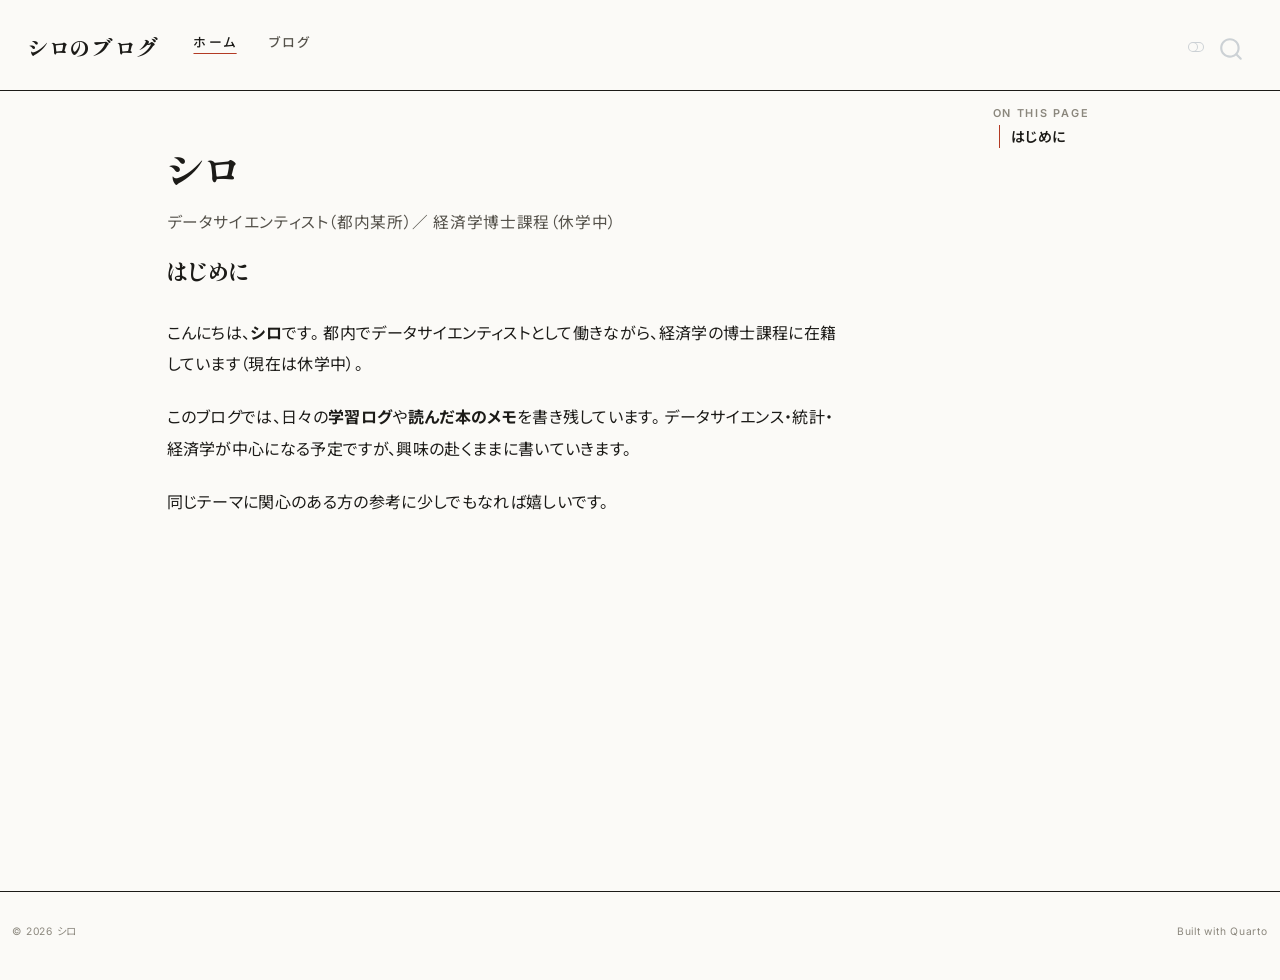
==== commit aa8b3ddb: "Built site for gh-pages" ====
--- a/index.html
+++ b/index.html
@@ -2,7 +2,7 @@
 <html xmlns="http://www.w3.org/1999/xhtml" lang="en" xml:lang="en"><head>
 
 <meta charset="utf-8">
-<meta name="generator" content="quarto-1.9.37">
+<meta name="generator" content="quarto-1.10.18">
 
 <meta name="viewport" content="width=device-width, initial-scale=1.0, user-scalable=yes">
 
@@ -12,10 +12,13 @@
 /* Default styles provided by pandoc.
 ** See https://pandoc.org/MANUAL.html#variables-for-html for config info.
 */
-code{white-space: pre-wrap;}
 span.smallcaps{font-variant: small-caps;}
-div.columns{display: flex; gap: min(4vw, 1.5em);}
-div.column{flex: auto; overflow-x: auto;}
+div.columns{display: flex; gap: 1.5em;}
+div.column{flex: auto;}
+@media screen {
+div.columns{gap: min(4vw, 1.5em);}
+div.column{overflow-x: auto;}
+}
 div.hanging-indent{margin-left: 1.5em; text-indent: -1.5em;}
 ul.task-list{list-style: none;}
 ul.task-list li input[type="checkbox"] {
@@ -40,14 +43,14 @@
 <script src="site_libs/quarto-html/tippy.umd.min.js"></script>
 <script src="site_libs/quarto-html/anchor.min.js"></script>
 <link href="site_libs/quarto-html/tippy.css" rel="stylesheet">
-<link href="site_libs/quarto-html/quarto-syntax-highlighting-acf12a64177840b8d86f2d4f01b2e9fb.css" rel="stylesheet" class="quarto-color-scheme" id="quarto-text-highlighting-styles">
-<link href="site_libs/quarto-html/quarto-syntax-highlighting-dark-23bbe8b5e4efc1e257f6d59dce478b08.css" rel="stylesheet" class="quarto-color-scheme quarto-color-alternate" id="quarto-text-highlighting-styles">
-<link href="site_libs/quarto-html/quarto-syntax-highlighting-acf12a64177840b8d86f2d4f01b2e9fb.css" rel="stylesheet" class="quarto-color-scheme-extra" id="quarto-text-highlighting-styles">
+<link href="site_libs/quarto-html/quarto-syntax-highlighting-bb62276ab45c84d9efd712f51ff97b5a.css" rel="stylesheet" class="quarto-color-scheme" id="quarto-text-highlighting-styles">
+<link href="site_libs/quarto-html/quarto-syntax-highlighting-dark-5a1953863e1f72ef3b996ef827f01ca7.css" rel="stylesheet" class="quarto-color-scheme quarto-color-alternate" id="quarto-text-highlighting-styles">
+<link href="site_libs/quarto-html/quarto-syntax-highlighting-bb62276ab45c84d9efd712f51ff97b5a.css" rel="stylesheet" class="quarto-color-scheme-extra" id="quarto-text-highlighting-styles">
 <script src="site_libs/bootstrap/bootstrap.min.js"></script>
 <link href="site_libs/bootstrap/bootstrap-icons.css" rel="stylesheet">
-<link href="site_libs/bootstrap/bootstrap-1be9978274ee64207c00de8e82e3491a.min.css" rel="stylesheet" append-hash="true" class="quarto-color-scheme" id="quarto-bootstrap" data-mode="light">
-<link href="site_libs/bootstrap/bootstrap-dark-937b89d8a5c4c54f034455d276ec86f2.min.css" rel="stylesheet" append-hash="true" class="quarto-color-scheme quarto-color-alternate" id="quarto-bootstrap" data-mode="dark">
-<link href="site_libs/bootstrap/bootstrap-1be9978274ee64207c00de8e82e3491a.min.css" rel="stylesheet" append-hash="true" class="quarto-color-scheme-extra" id="quarto-bootstrap" data-mode="light">
+<link href="site_libs/bootstrap/bootstrap-6d4dc358b8d7926ba2a3bf433037a1ac.min.css" rel="stylesheet" append-hash="true" class="quarto-color-scheme" id="quarto-bootstrap" data-mode="light">
+<link href="site_libs/bootstrap/bootstrap-dark-2ead43bcd6c5e790468641eb773286b3.min.css" rel="stylesheet" append-hash="true" class="quarto-color-scheme quarto-color-alternate" id="quarto-bootstrap" data-mode="dark">
+<link href="site_libs/bootstrap/bootstrap-6d4dc358b8d7926ba2a3bf433037a1ac.min.css" rel="stylesheet" append-hash="true" class="quarto-color-scheme-extra" id="quarto-bootstrap" data-mode="light">
 <script id="quarto-search-options" type="application/json">{
   "location": "navbar",
   "copy-button": false,
--- a/site_libs/quarto-html/quarto-syntax-highlighting-bb62276ab45c84d9efd712f51ff97b5a.css
+++ b/site_libs/quarto-html/quarto-syntax-highlighting-bb62276ab45c84d9efd712f51ff97b5a.css
@@ -0,0 +1,210 @@
+/* quarto syntax highlight colors */
+:root {
+  --quarto-hl-al-color: #ff5555;
+  --quarto-hl-an-color: #6a737d;
+  --quarto-hl-at-color: #d73a49;
+  --quarto-hl-bn-color: #005cc5;
+  --quarto-hl-bu-color: #d73a49;
+  --quarto-hl-ch-color: #032f62;
+  --quarto-hl-co-color: #6a737d;
+  --quarto-hl-cv-color: #6a737d;
+  --quarto-hl-cn-color: #005cc5;
+  --quarto-hl-cf-color: #d73a49;
+  --quarto-hl-dt-color: #d73a49;
+  --quarto-hl-dv-color: #005cc5;
+  --quarto-hl-do-color: #6a737d;
+  --quarto-hl-er-color: #ff5555;
+  --quarto-hl-ex-color: #d73a49;
+  --quarto-hl-fl-color: #005cc5;
+  --quarto-hl-fu-color: #6f42c1;
+  --quarto-hl-im-color: #032f62;
+  --quarto-hl-in-color: #6a737d;
+  --quarto-hl-kw-color: #d73a49;
+  --quarto-hl-op-color: #24292e;
+  --quarto-hl-pp-color: #d73a49;
+  --quarto-hl-re-color: #6a737d;
+  --quarto-hl-sc-color: #005cc5;
+  --quarto-hl-ss-color: #032f62;
+  --quarto-hl-st-color: #032f62;
+  --quarto-hl-va-color: #e36209;
+  --quarto-hl-vs-color: #032f62;
+  --quarto-hl-wa-color: #ff5555;
+}
+
+/* other quarto variables */
+:root {
+  --quarto-font-monospace: SFMono-Regular, Menlo, Monaco, Consolas, "Liberation Mono", "Courier New", monospace;
+}
+
+/* syntax highlight based on Pandoc's rules */
+pre > code.sourceCode > span {
+  color: #24292e;
+}
+
+code.sourceCode > span {
+  color: #24292e;
+}
+
+div.sourceCode,
+div.sourceCode pre.sourceCode {
+  color: #24292e;
+}
+
+/* Normal */
+code span {
+  color: #24292e;
+}
+
+/* Alert */
+code span.al {
+  font-weight: bold;
+  color: #ff5555;
+}
+
+/* Annotation */
+code span.an {
+  color: #6a737d;
+}
+
+/* Attribute */
+code span.at {
+  color: #d73a49;
+}
+
+/* BaseN */
+code span.bn {
+  color: #005cc5;
+}
+
+/* BuiltIn */
+code span.bu {
+  color: #d73a49;
+}
+
+/* ControlFlow */
+code span.cf {
+  color: #d73a49;
+}
+
+/* Char */
+code span.ch {
+  color: #032f62;
+}
+
+/* Constant */
+code span.cn {
+  color: #005cc5;
+}
+
+/* Comment */
+code span.co {
+  color: #6a737d;
+}
+
+/* CommentVar */
+code span.cv {
+  color: #6a737d;
+}
+
+/* Documentation */
+code span.do {
+  color: #6a737d;
+}
+
+/* DataType */
+code span.dt {
+  color: #d73a49;
+}
+
+/* DecVal */
+code span.dv {
+  color: #005cc5;
+}
+
+/* Error */
+code span.er {
+  color: #ff5555;
+  text-decoration: underline;
+}
+
+/* Extension */
+code span.ex {
+  font-weight: bold;
+  color: #d73a49;
+}
+
+/* Float */
+code span.fl {
+  color: #005cc5;
+}
+
+/* Function */
+code span.fu {
+  color: #6f42c1;
+}
+
+/* Import */
+code span.im {
+  color: #032f62;
+}
+
+/* Information */
+code span.in {
+  color: #6a737d;
+}
+
+/* Keyword */
+code span.kw {
+  color: #d73a49;
+}
+
+/* Operator */
+code span.op {
+  color: #24292e;
+}
+
+/* Preprocessor */
+code span.pp {
+  color: #d73a49;
+}
+
+/* RegionMarker */
+code span.re {
+  color: #6a737d;
+}
+
+/* SpecialChar */
+code span.sc {
+  color: #005cc5;
+}
+
+/* SpecialString */
+code span.ss {
+  color: #032f62;
+}
+
+/* String */
+code span.st {
+  color: #032f62;
+}
+
+/* Variable */
+code span.va {
+  color: #e36209;
+}
+
+/* VerbatimString */
+code span.vs {
+  color: #032f62;
+}
+
+/* Warning */
+code span.wa {
+  color: #ff5555;
+}
+
+.prevent-inlining {
+  content: "</";
+}
+
+/*# sourceMappingURL=9fff47f1860eaa1c7b80d8cbc12525ed.css.map */
--- a/site_libs/quarto-html/quarto-syntax-highlighting-dark-5a1953863e1f72ef3b996ef827f01ca7.css
+++ b/site_libs/quarto-html/quarto-syntax-highlighting-dark-5a1953863e1f72ef3b996ef827f01ca7.css
@@ -0,0 +1,210 @@
+/* quarto syntax highlight colors */
+:root {
+  --quarto-hl-al-color: #ff5555;
+  --quarto-hl-an-color: #6a737d;
+  --quarto-hl-at-color: #f97583;
+  --quarto-hl-bn-color: #79b8ff;
+  --quarto-hl-bu-color: #f97583;
+  --quarto-hl-ch-color: #9ecbff;
+  --quarto-hl-co-color: #6a737d;
+  --quarto-hl-cv-color: #6a737d;
+  --quarto-hl-cn-color: #79b8ff;
+  --quarto-hl-cf-color: #f97583;
+  --quarto-hl-dt-color: #f97583;
+  --quarto-hl-dv-color: #79b8ff;
+  --quarto-hl-do-color: #6a737d;
+  --quarto-hl-er-color: #ff5555;
+  --quarto-hl-ex-color: #f97583;
+  --quarto-hl-fl-color: #79b8ff;
+  --quarto-hl-fu-color: #b392f0;
+  --quarto-hl-im-color: #9ecbff;
+  --quarto-hl-in-color: #6a737d;
+  --quarto-hl-kw-color: #f97583;
+  --quarto-hl-op-color: #e1e4e8;
+  --quarto-hl-pp-color: #f97583;
+  --quarto-hl-re-color: #6a737d;
+  --quarto-hl-sc-color: #79b8ff;
+  --quarto-hl-ss-color: #9ecbff;
+  --quarto-hl-st-color: #9ecbff;
+  --quarto-hl-va-color: #ffab70;
+  --quarto-hl-vs-color: #9ecbff;
+  --quarto-hl-wa-color: #ff5555;
+}
+
+/* other quarto variables */
+:root {
+  --quarto-font-monospace: SFMono-Regular, Menlo, Monaco, Consolas, "Liberation Mono", "Courier New", monospace;
+}
+
+/* syntax highlight based on Pandoc's rules */
+pre > code.sourceCode > span {
+  color: #e1e4e8;
+}
+
+code.sourceCode > span {
+  color: #e1e4e8;
+}
+
+div.sourceCode,
+div.sourceCode pre.sourceCode {
+  color: #e1e4e8;
+}
+
+/* Normal */
+code span {
+  color: #e1e4e8;
+}
+
+/* Alert */
+code span.al {
+  font-weight: bold;
+  color: #ff5555;
+}
+
+/* Annotation */
+code span.an {
+  color: #6a737d;
+}
+
+/* Attribute */
+code span.at {
+  color: #f97583;
+}
+
+/* BaseN */
+code span.bn {
+  color: #79b8ff;
+}
+
+/* BuiltIn */
+code span.bu {
+  color: #f97583;
+}
+
+/* ControlFlow */
+code span.cf {
+  color: #f97583;
+}
+
+/* Char */
+code span.ch {
+  color: #9ecbff;
+}
+
+/* Constant */
+code span.cn {
+  color: #79b8ff;
+}
+
+/* Comment */
+code span.co {
+  color: #6a737d;
+}
+
+/* CommentVar */
+code span.cv {
+  color: #6a737d;
+}
+
+/* Documentation */
+code span.do {
+  color: #6a737d;
+}
+
+/* DataType */
+code span.dt {
+  color: #f97583;
+}
+
+/* DecVal */
+code span.dv {
+  color: #79b8ff;
+}
+
+/* Error */
+code span.er {
+  color: #ff5555;
+  text-decoration: underline;
+}
+
+/* Extension */
+code span.ex {
+  font-weight: bold;
+  color: #f97583;
+}
+
+/* Float */
+code span.fl {
+  color: #79b8ff;
+}
+
+/* Function */
+code span.fu {
+  color: #b392f0;
+}
+
+/* Import */
+code span.im {
+  color: #9ecbff;
+}
+
+/* Information */
+code span.in {
+  color: #6a737d;
+}
+
+/* Keyword */
+code span.kw {
+  color: #f97583;
+}
+
+/* Operator */
+code span.op {
+  color: #e1e4e8;
+}
+
+/* Preprocessor */
+code span.pp {
+  color: #f97583;
+}
+
+/* RegionMarker */
+code span.re {
+  color: #6a737d;
+}
+
+/* SpecialChar */
+code span.sc {
+  color: #79b8ff;
+}
+
+/* SpecialString */
+code span.ss {
+  color: #9ecbff;
+}
+
+/* String */
+code span.st {
+  color: #9ecbff;
+}
+
+/* Variable */
+code span.va {
+  color: #ffab70;
+}
+
+/* VerbatimString */
+code span.vs {
+  color: #9ecbff;
+}
+
+/* Warning */
+code span.wa {
+  color: #ff5555;
+}
+
+.prevent-inlining {
+  content: "</";
+}
+
+/*# sourceMappingURL=52ca3bdbdf5f4b6716f99c5b684ea002.css.map */
--- a/site_libs/quarto-html/quarto-syntax-highlighting-bb62276ab45c84d9efd712f51ff97b5a.css
+++ b/site_libs/quarto-html/quarto-syntax-highlighting-bb62276ab45c84d9efd712f51ff97b5a.css
@@ -0,0 +1,210 @@
+/* quarto syntax highlight colors */
+:root {
+  --quarto-hl-al-color: #ff5555;
+  --quarto-hl-an-color: #6a737d;
+  --quarto-hl-at-color: #d73a49;
+  --quarto-hl-bn-color: #005cc5;
+  --quarto-hl-bu-color: #d73a49;
+  --quarto-hl-ch-color: #032f62;
+  --quarto-hl-co-color: #6a737d;
+  --quarto-hl-cv-color: #6a737d;
+  --quarto-hl-cn-color: #005cc5;
+  --quarto-hl-cf-color: #d73a49;
+  --quarto-hl-dt-color: #d73a49;
+  --quarto-hl-dv-color: #005cc5;
+  --quarto-hl-do-color: #6a737d;
+  --quarto-hl-er-color: #ff5555;
+  --quarto-hl-ex-color: #d73a49;
+  --quarto-hl-fl-color: #005cc5;
+  --quarto-hl-fu-color: #6f42c1;
+  --quarto-hl-im-color: #032f62;
+  --quarto-hl-in-color: #6a737d;
+  --quarto-hl-kw-color: #d73a49;
+  --quarto-hl-op-color: #24292e;
+  --quarto-hl-pp-color: #d73a49;
+  --quarto-hl-re-color: #6a737d;
+  --quarto-hl-sc-color: #005cc5;
+  --quarto-hl-ss-color: #032f62;
+  --quarto-hl-st-color: #032f62;
+  --quarto-hl-va-color: #e36209;
+  --quarto-hl-vs-color: #032f62;
+  --quarto-hl-wa-color: #ff5555;
+}
+
+/* other quarto variables */
+:root {
+  --quarto-font-monospace: SFMono-Regular, Menlo, Monaco, Consolas, "Liberation Mono", "Courier New", monospace;
+}
+
+/* syntax highlight based on Pandoc's rules */
+pre > code.sourceCode > span {
+  color: #24292e;
+}
+
+code.sourceCode > span {
+  color: #24292e;
+}
+
+div.sourceCode,
+div.sourceCode pre.sourceCode {
+  color: #24292e;
+}
+
+/* Normal */
+code span {
+  color: #24292e;
+}
+
+/* Alert */
+code span.al {
+  font-weight: bold;
+  color: #ff5555;
+}
+
+/* Annotation */
+code span.an {
+  color: #6a737d;
+}
+
+/* Attribute */
+code span.at {
+  color: #d73a49;
+}
+
+/* BaseN */
+code span.bn {
+  color: #005cc5;
+}
+
+/* BuiltIn */
+code span.bu {
+  color: #d73a49;
+}
+
+/* ControlFlow */
+code span.cf {
+  color: #d73a49;
+}
+
+/* Char */
+code span.ch {
+  color: #032f62;
+}
+
+/* Constant */
+code span.cn {
+  color: #005cc5;
+}
+
+/* Comment */
+code span.co {
+  color: #6a737d;
+}
+
+/* CommentVar */
+code span.cv {
+  color: #6a737d;
+}
+
+/* Documentation */
+code span.do {
+  color: #6a737d;
+}
+
+/* DataType */
+code span.dt {
+  color: #d73a49;
+}
+
+/* DecVal */
+code span.dv {
+  color: #005cc5;
+}
+
+/* Error */
+code span.er {
+  color: #ff5555;
+  text-decoration: underline;
+}
+
+/* Extension */
+code span.ex {
+  font-weight: bold;
+  color: #d73a49;
+}
+
+/* Float */
+code span.fl {
+  color: #005cc5;
+}
+
+/* Function */
+code span.fu {
+  color: #6f42c1;
+}
+
+/* Import */
+code span.im {
+  color: #032f62;
+}
+
+/* Information */
+code span.in {
+  color: #6a737d;
+}
+
+/* Keyword */
+code span.kw {
+  color: #d73a49;
+}
+
+/* Operator */
+code span.op {
+  color: #24292e;
+}
+
+/* Preprocessor */
+code span.pp {
+  color: #d73a49;
+}
+
+/* RegionMarker */
+code span.re {
+  color: #6a737d;
+}
+
+/* SpecialChar */
+code span.sc {
+  color: #005cc5;
+}
+
+/* SpecialString */
+code span.ss {
+  color: #032f62;
+}
+
+/* String */
+code span.st {
+  color: #032f62;
+}
+
+/* Variable */
+code span.va {
+  color: #e36209;
+}
+
+/* VerbatimString */
+code span.vs {
+  color: #032f62;
+}
+
+/* Warning */
+code span.wa {
+  color: #ff5555;
+}
+
+.prevent-inlining {
+  content: "</";
+}
+
+/*# sourceMappingURL=9fff47f1860eaa1c7b80d8cbc12525ed.css.map */
